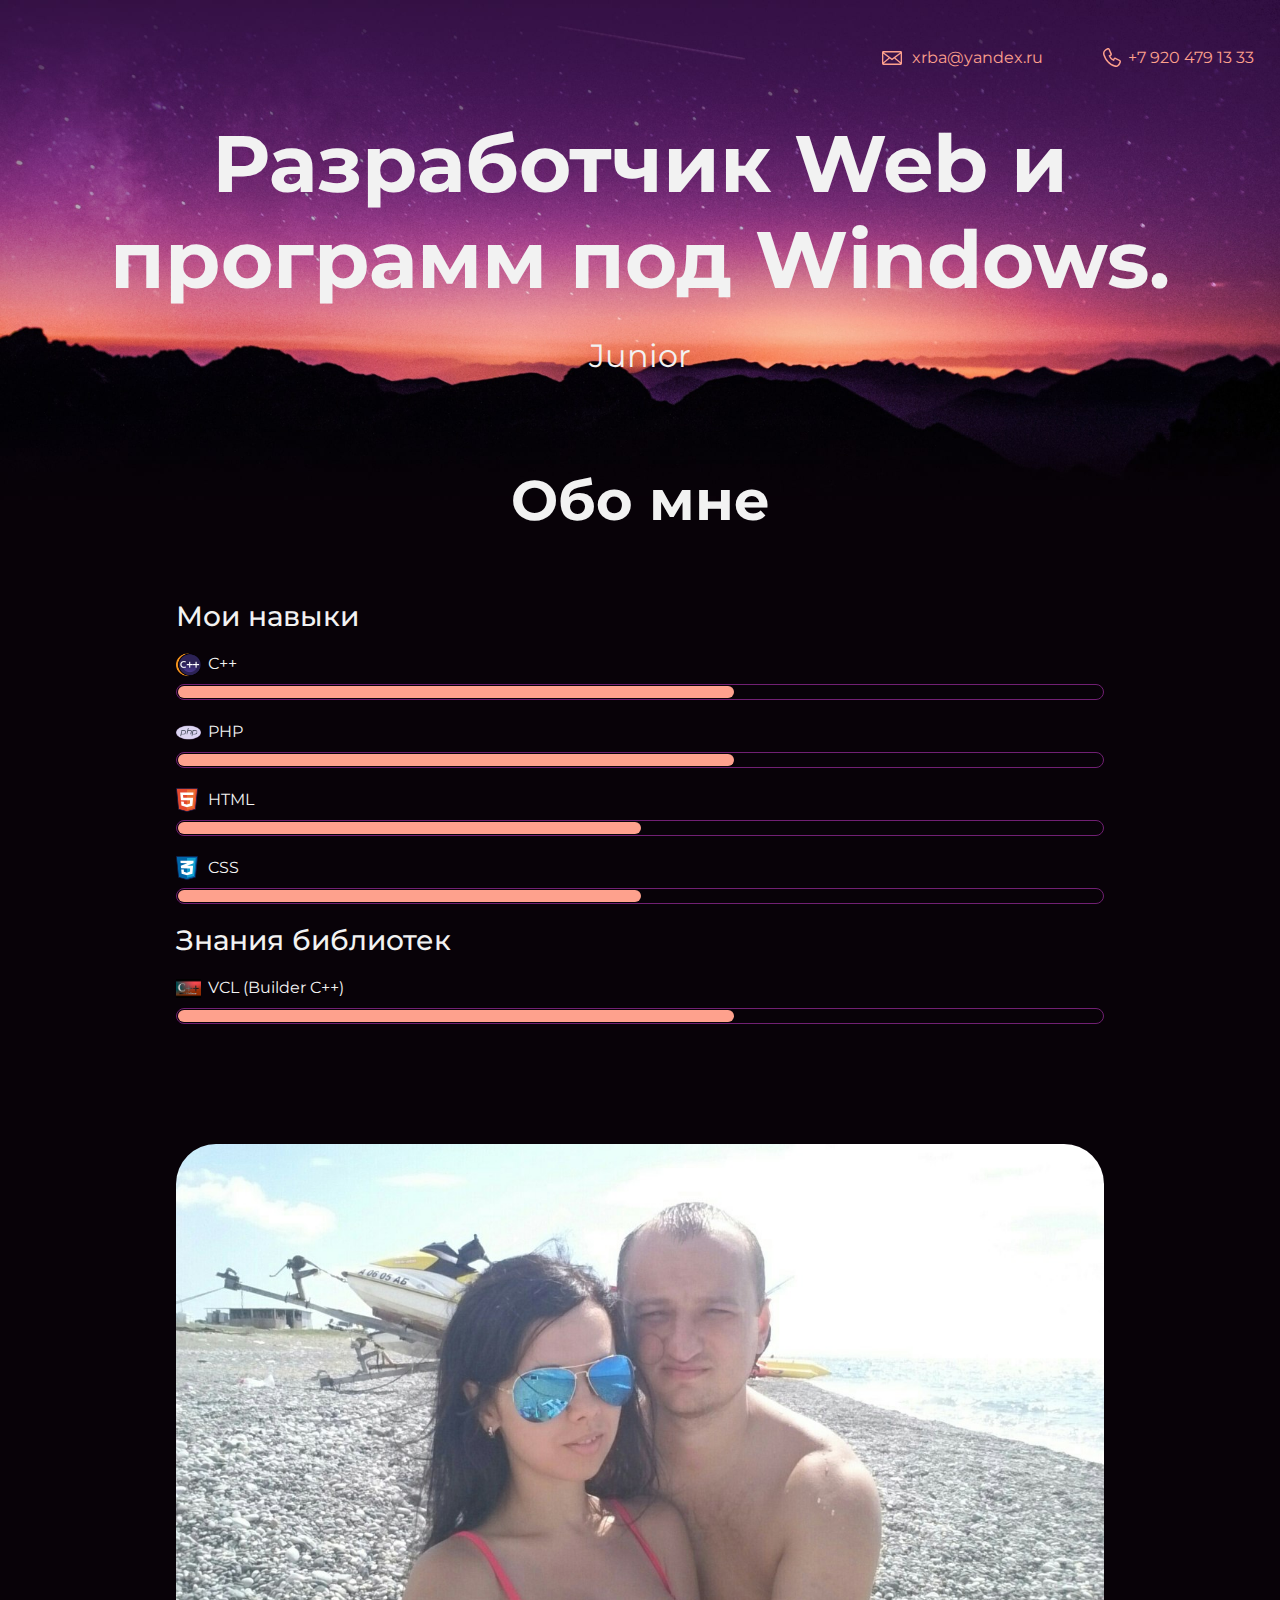
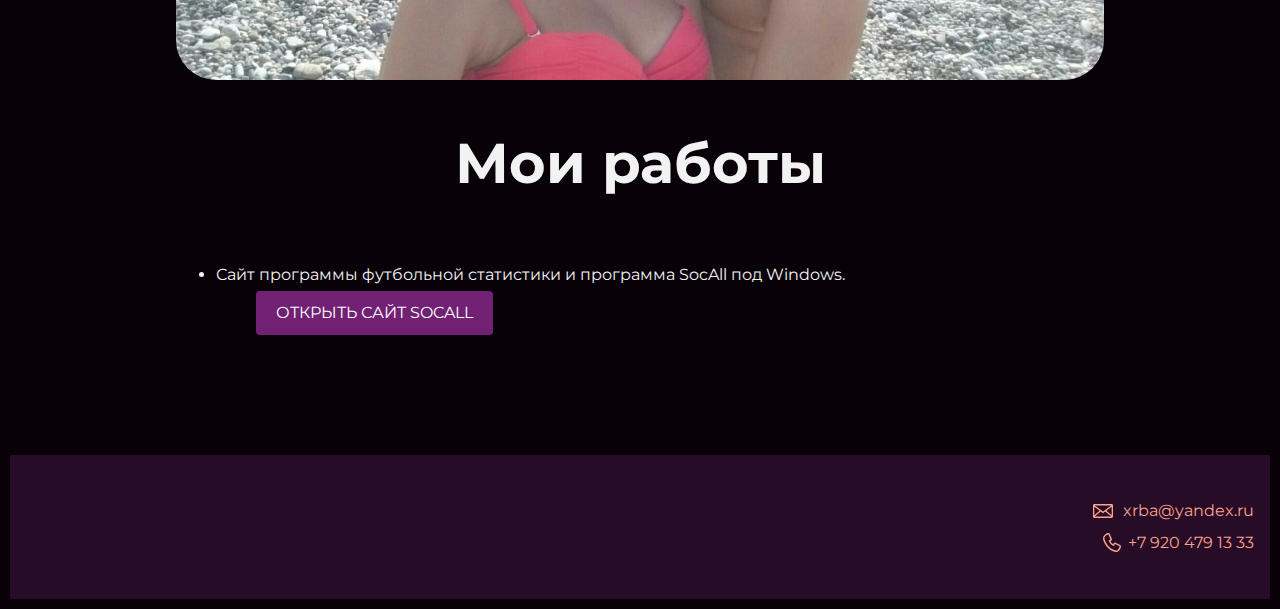
==== index.html @ 43e87153 "Move css files to path /css/. New file git-help.html. New theme dark." ====
<!DOCTYPE html>
<html lang="ru">
  <head>
    <meta charset="UTF-8">
    <link rel="stylesheet" href="css/style.css">
    <link href="https://fonts.googleapis.com/css?family=Montserrat:400,500,700|Old+Standard+TT&display=swap&subset=cyrillic" rel="stylesheet">
    <title>Портфолио Junior верстальщика</title>
  </head>

  <body class="image-sky">
    <header class="page-header">
      <div class="container">
        <a class="header-email" href="mailto:xrba@yandex.ru">xrba@yandex.ru</a>
        <a class="header-phone" href="tel:+79204791333">+7 920 479 13 33</a>
      </div>
    </header>

    <section class="hero-image">
      <div class="container">
        <h1 class="heading">Разработчик Web и программ под Windows.</h1>
        <p>Junior</p>
      </div>
    </section>

    <section class="intro">
      <div class="container">
        <h2 class="subheading">Обо мне</h2>
			<div class="skills">
				<h3>Мои навыки</h3>
				<dl class="skills-list">
				  <dt class="skill-cpp">С++</dt>
					<dd class="level"><div style="width: 60%">60%</div></dd>
				  <dt class="skill-php">PHP</dt>
					<dd class="level"><div style="width: 60%">60%</div></dd>
				  <dt class="skill-html">HTML</dt>
					<dd class="level"><div style="width: 50%">50%</div></dd>
				  <dt class="skill-css">CSS</dt>
					<dd class="level"><div style="width: 50%">50%</div></dd>
				</dl>
			</div>
			
        <h3>Знания библиотек</h3>
			<div class="skills">
				<dl class="skills-list">
				  <dt class="skill-vcl">VCL (Builder C++)</dt>
					<dd class="level"><div style="width: 60%">60%</div></dd>
				</dl>	
			</div>
      </div>
    </section>
	
	<figure class="user-image">
		<img class="ellipse-image" src="files/user.jpg" width="928" height="536" alt="Моя фотография">
	</figure>

    <section class="portfolio">
      <div class="container">
        <h2 class="subheading">Мои работы</h2>
	
        <ul>
			<li>
			<dl>
			  <dt>Сайт программы футбольной статистики и программа SocAll под Windows.</dt>
				<dd><a class="button" href="http://www.socall.info/ru/" target="_blank">Открыть сайт socall</a></dd>
			</dl>
			</li>
			
			<!--<li>
			<figure class="project-image">
			<img src="files/project.jpg" width="428" alt="Cайт инструктора Кекса">

			</figure>
			<figcaption align="center">
				<a class="button" href="source/project/index.html">Открыть страницу</a>
			</figcaption>
			</li>-->
			<!--
			<li>
			  <dl>
				  <dt><img class="ellipse-image" src="files/project.jpg" width="428" alt="Cайт инструктора Кекса"></dt>
				  <dd><a class="button" href="source/project/index.html">Открыть страницу</a></dd>
			</li>-->
        </ul>
		
      </div>
    </section>

    <footer class="page-footer">
      <div class="container">
		<a class="footer-email" href="mailto:xrba@yandex.ru">xrba@yandex.ru</a><br>
		<a class="footer-phone" href="tel:+79204791333">+7 920 479 13 33</a>
      </div>
      
    </footer>
  </body>
</html>
---- css/style.css ----
body {
  margin: 10px;
  min-width: 960px;
  font-family: "Montserrat", "Helvetica", "Arial", sans-serif;
  font-size: 16px;
  line-height: 32px;
  color: #f2f2f2;
  background-color: #080208;
}

.image-sky {
  background-image: url("..//img/hero-bg.jpg");
  background-repeat: no-repeat;
  background-position: top center;
  background-size: 100%;
}

.container {
  max-width: 928px;
  margin: 0 auto;
  padding: 0 16px;
}

.page-header {
  margin: 0 0 10px;
  padding: 32px 0 32px;
}

.page-header .container,
.page-footer .container {
  max-width: 1408px;
  text-align: right;
}

.page-header a {
  margin-left: 56px;
  color: #fea18d;
  text-decoration: none;
  background-repeat: no-repeat;
  background-position: left;
}

.header-email {
  padding-left: 30px;
  background-image: url("../img/icon-email.svg");
}

.header-phone {
  padding-left: 25px;
  background-image: url("../img/icon-phone.svg");
}

.hero-image {
  margin-bottom: 80px;
}

.ellipse-image {
	border-radius: 40px;
}

.hero-image .container {
  max-width: 1408px;
  text-align: center;
}

.heading {
  margin: 0 0 24px;
  font-size: 80px;
  line-height: 96px;
}

.hero-image p {
  margin: 0;
  font-size: 32px;
  line-height: 48px;
}

.intro {
  margin: 0 0 120px;
}

.subheading {
  margin: 0 0 56px;
  font-size: 56px;
  line-height: 80px;
  text-align: center;
}

.user-image {
  margin: 0 0 32px;
  text-align: center;
}

.intro h3,
.portfolio h3 {
  margin: 0 0 12px;
  font-size: 28px;
  line-height: 40px;
  font-weight: 500;
}

.intro p {
  margin: 0 0 32px;
}

.skills-list {
  margin: 0;
  padding: 0;
}

.skills-list dt {
  padding-left: 32px;
  background-repeat: no-repeat;
  background-position: left;
}

.skill-html {
  background-image: url("../img/icon-html.svg");
}

.skill-css {
  background-image: url("../img/icon-css.svg");
}

.skill-php {
  background-image: url("../img/icon-php.png");
  background-size: 25px;
}

.skill-cpp {
  background-image: url("../img/icon-cpp.png");
  background-size: 25px;
}

.skill-vcl {
  background-image: url("../img/icon-cpp.jpg");
  background-size: 25px;
}

.level {
  margin: 4px 0 16px;
  padding: 0;
  height: 14px;
  font-size: 0;
  background-color: #080208;
  border: 1px solid #712073;
  border-radius: 8px;
}

.level div {
  margin: 1px;
  height: 12px;
  background-color: #fea18d;
  border-radius: 6px;
}

.portfolio {
  margin: 0 0 120px;
}

.projects {
  margin: 0;
  padding: 0;
  list-style: none;
}

.projects li {
  margin: 0 0 80px;
}

.project-image {
  margin: 0 0 24px;
  text-align: center;
}

.projects p {
  margin: 0 0 24px;
}

.button {
  padding: 6px 20px;
  display: inline-block;
  vertical-align: baseline;
  text-decoration: none;
  text-transform: uppercase;
  border-radius: 4px;
  background-color: #712073;
  color: #ffffff;
}

.page-footer {
  padding: 40px 0;
  background-color: #260c26;
}

.page-footer a {
  margin-left: 56px;
  color: #fea18d;
  text-decoration: none;
  background-repeat: no-repeat;
  background-position: left;
}

.footer-email {
  padding-left: 30px;
  background-image: url("../img/icon-email.svg");
}

.footer-phone {
  padding-left: 25px;
  background-image: url("../img/icon-phone.svg");
}
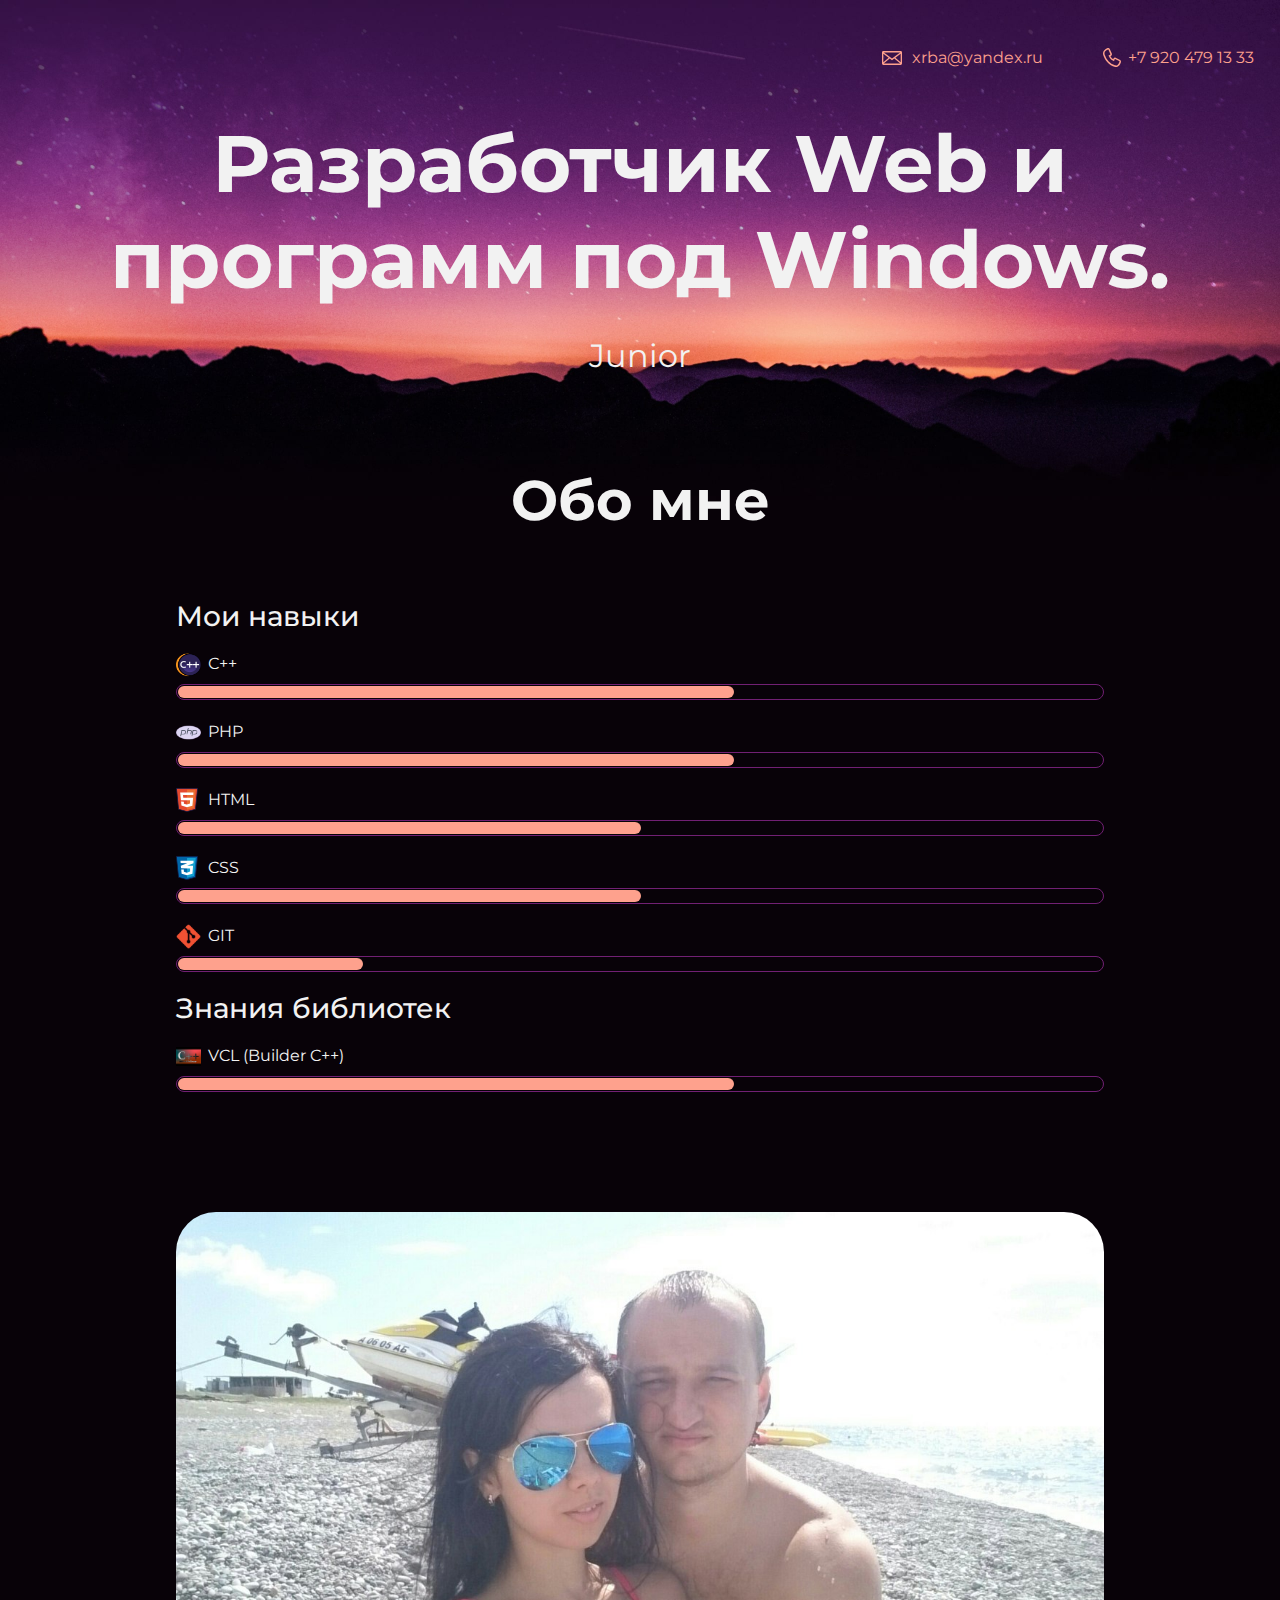
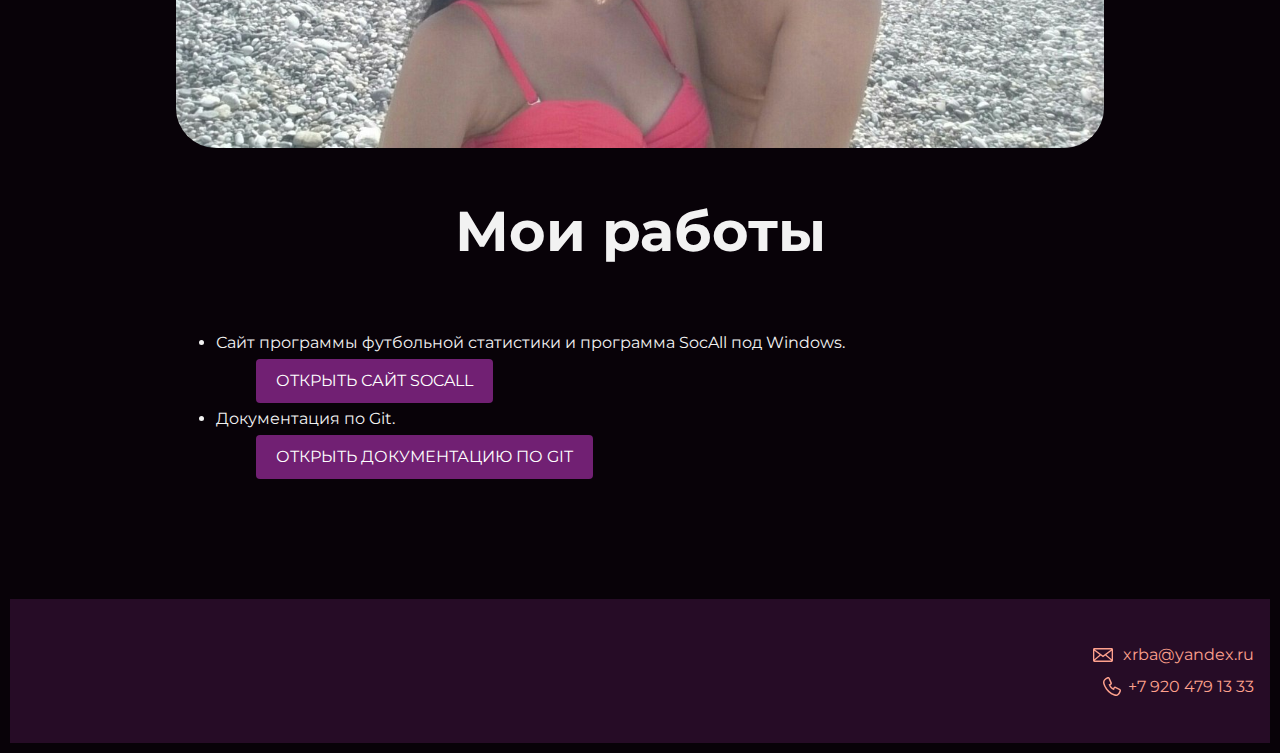
==== commit d43b7157: "add skills git. New file git-help.html. Change index.html and main css file" ====
--- a/index.html
+++ b/index.html
@@ -27,15 +27,17 @@
         <h2 class="subheading">Обо мне</h2>
 			<div class="skills">
 				<h3>Мои навыки</h3>
-				<dl class="skills-list">
-				  <dt class="skill-cpp">С++</dt>
+					<dl class="skills-list">
+					<dt class="skill-cpp">С++</dt>
 					<dd class="level"><div style="width: 60%">60%</div></dd>
-				  <dt class="skill-php">PHP</dt>
+					<dt class="skill-php">PHP</dt>
 					<dd class="level"><div style="width: 60%">60%</div></dd>
-				  <dt class="skill-html">HTML</dt>
+					<dt class="skill-html">HTML</dt>
 					<dd class="level"><div style="width: 50%">50%</div></dd>
-				  <dt class="skill-css">CSS</dt>
+					<dt class="skill-css">CSS</dt>
 					<dd class="level"><div style="width: 50%">50%</div></dd>
+					<dt class="skill-git">GIT</dt>
+					<dd class="level"><div style="width: 20%">20%</div></dd>
 				</dl>
 			</div>
 			
@@ -59,10 +61,12 @@
 	
         <ul>
 			<li>
-			<dl>
-			  <dt>Сайт программы футбольной статистики и программа SocAll под Windows.</dt>
-				<dd><a class="button" href="http://www.socall.info/ru/" target="_blank">Открыть сайт socall</a></dd>
-			</dl>
+				<dl><dt>Сайт программы футбольной статистики и программа SocAll под Windows.</dt>
+					<dd><a class="button" href="http://www.socall.info/ru/" target="_blank">Открыть сайт socall</a></dd></dl>
+			</li>
+			<li>
+				<dl><dt>Документация по Git.</dt>
+					<dd><a class="button" href="git-help.html">Открыть документацию по Git</a></dd></dl>
 			</li>
 			
 			<!--<li>
--- a/css/style.css
+++ b/css/style.css
@@ -1,5 +1,6 @@
 body {
-  margin: 10px;
+  margin: 0px;
+  padding: 10px;
   min-width: 960px;
   font-family: "Montserrat", "Helvetica", "Arial", sans-serif;
   font-size: 16px;
@@ -103,6 +104,10 @@
   margin: 0 0 32px;
 }
 
+.command p {
+  margin: 0 30px 0;
+}
+
 .skills-list {
   margin: 0;
   padding: 0;
@@ -134,6 +139,11 @@
 
 .skill-vcl {
   background-image: url("../img/icon-cpp.jpg");
+  background-size: 25px;
+}
+
+.skill-git {
+  background-image: url("../img/icon-git.png");
   background-size: 25px;
 }
 
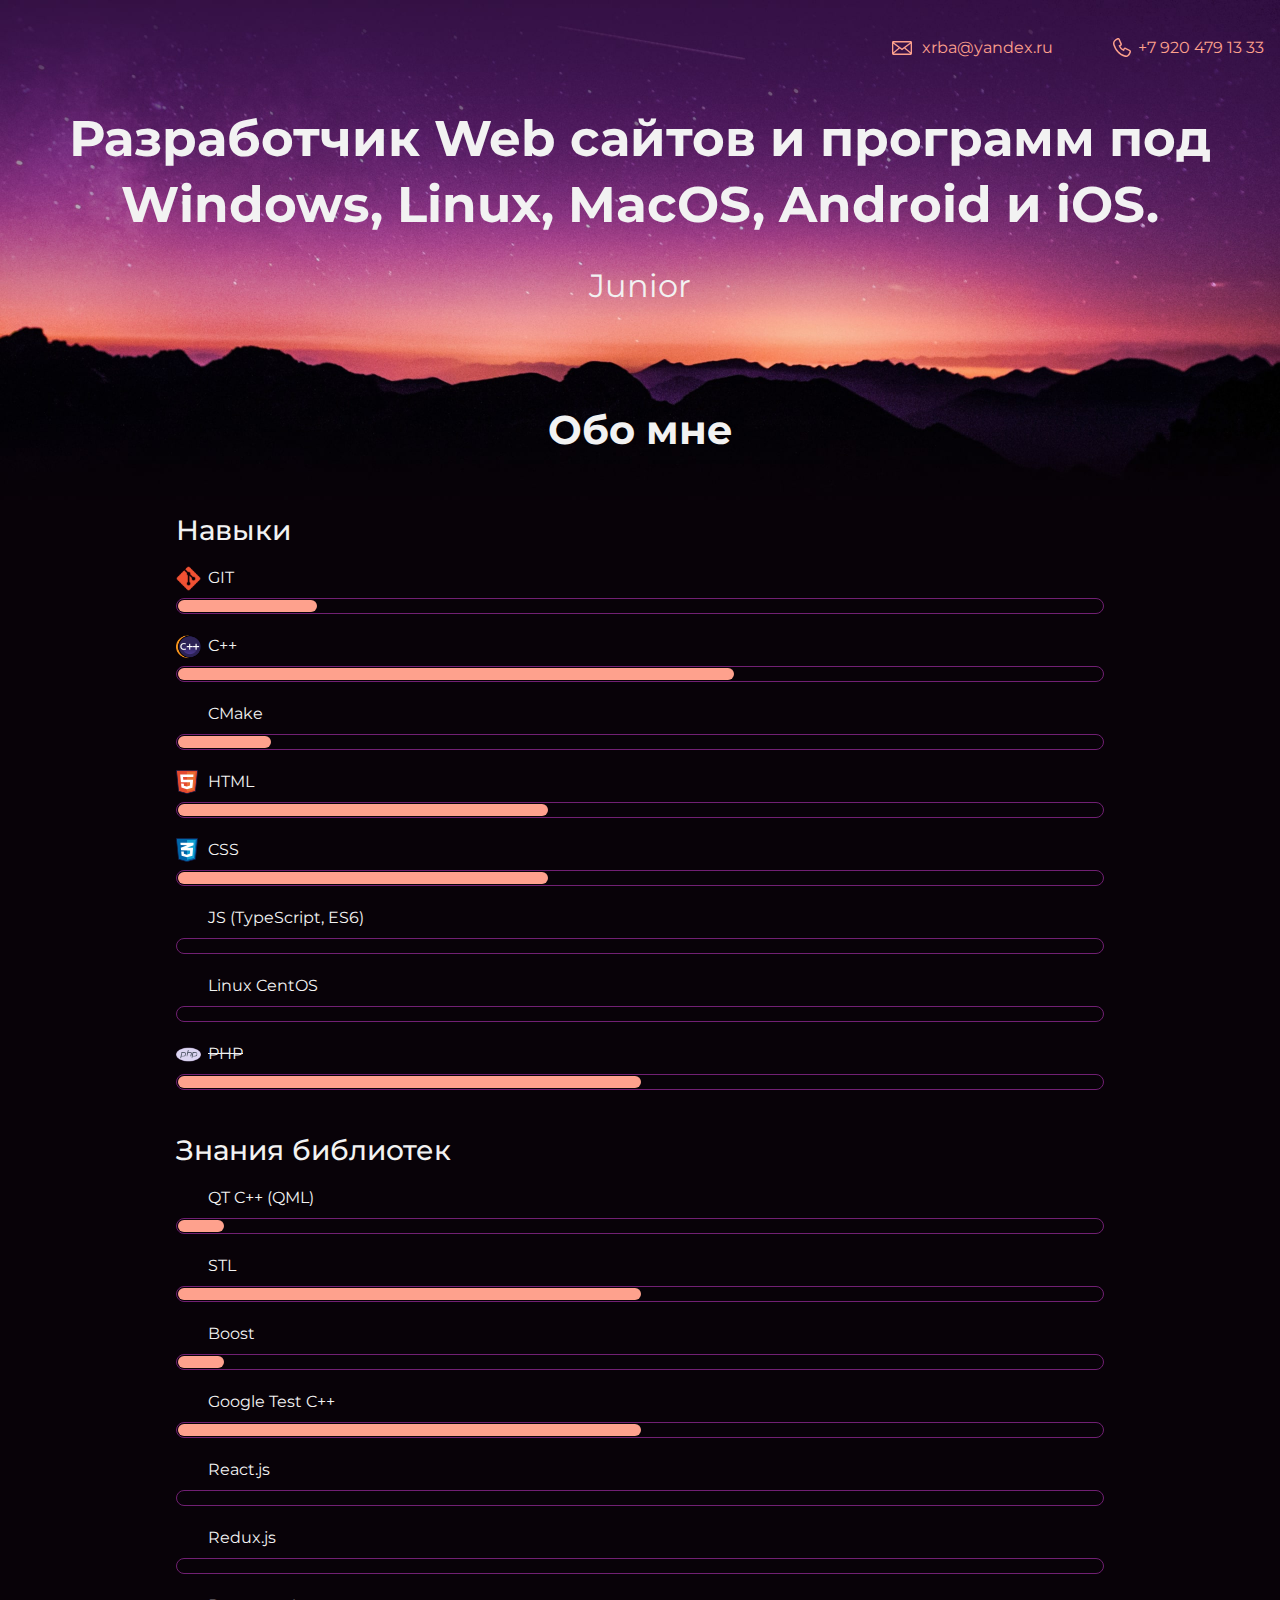
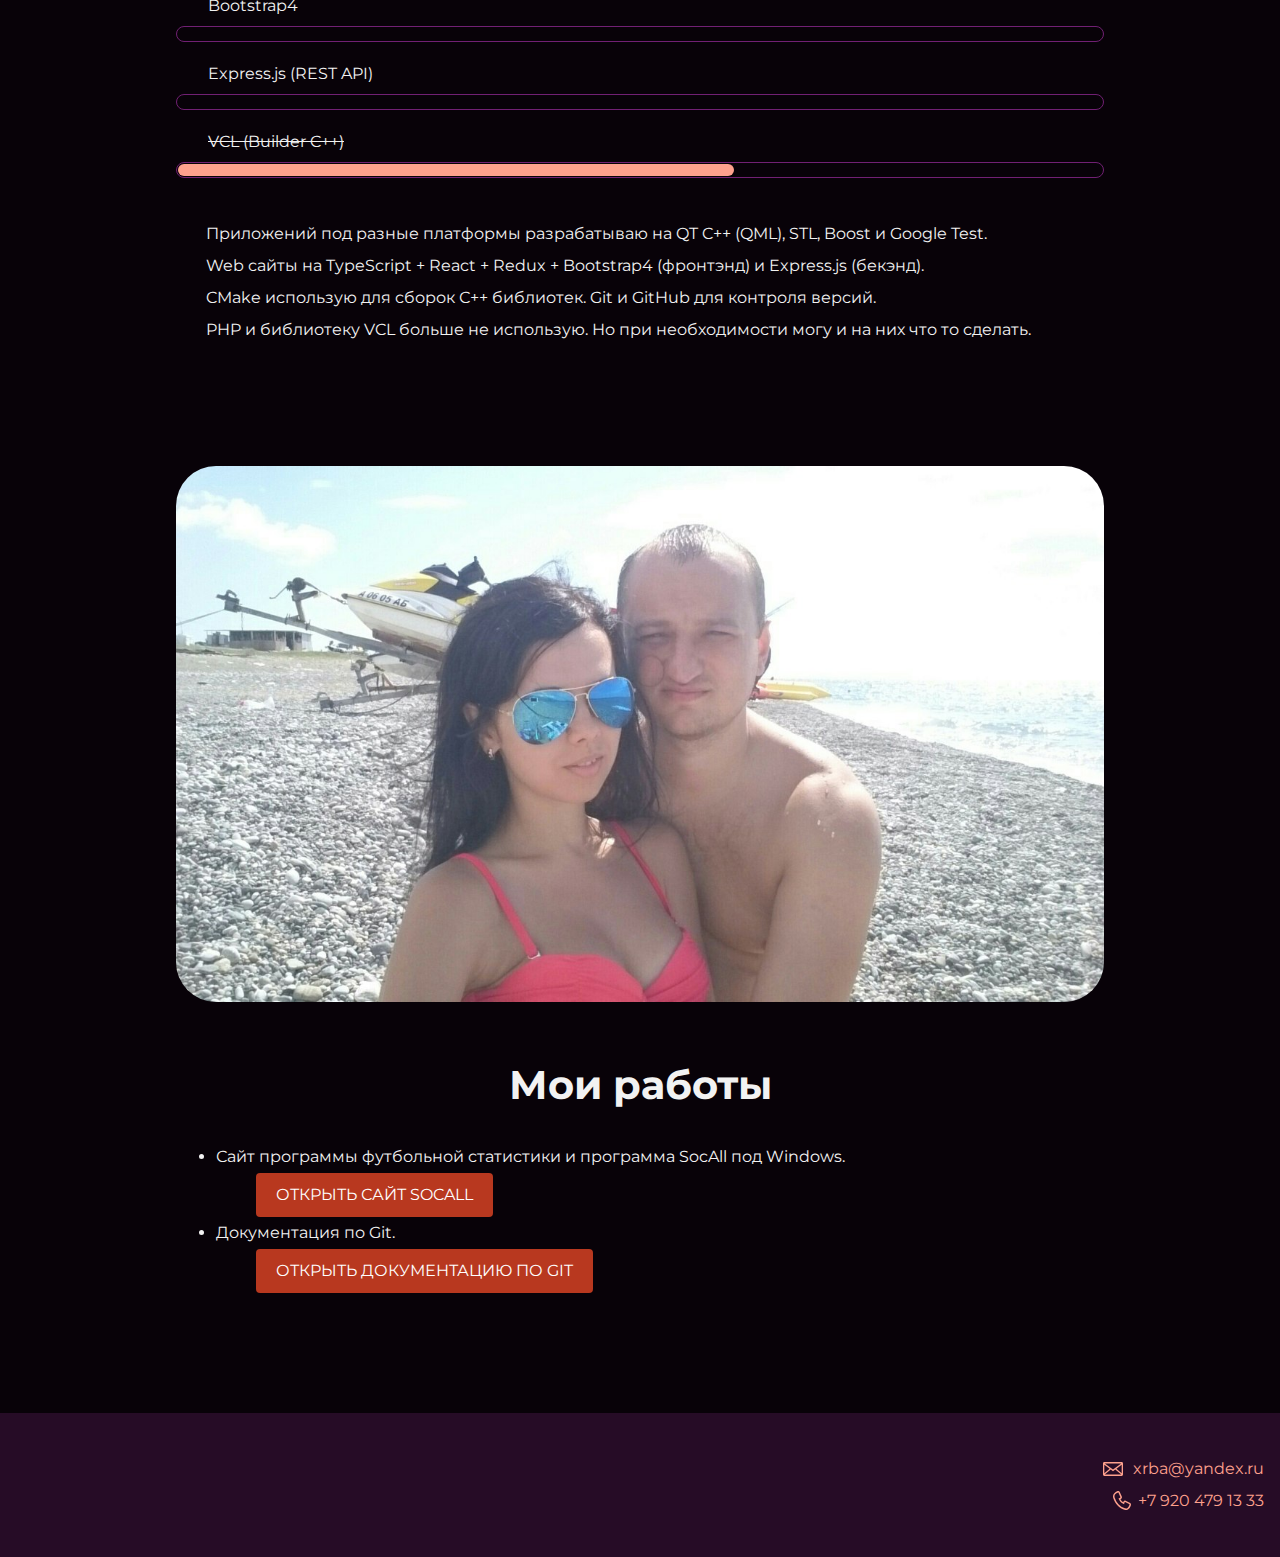
==== commit 0905ea8f: "Edit css and new content in index.html" ====
--- a/index.html
+++ b/index.html
@@ -17,7 +17,7 @@
 
     <section class="hero-image">
       <div class="container">
-        <h1 class="heading">Разработчик Web и программ под Windows.</h1>
+        <h1 class="heading">Разработчик Web сайтов и программ под Windows, Linux, MacOS, Android и iOS.</h1>
         <p>Junior</p>
       </div>
     </section>
@@ -26,27 +26,57 @@
       <div class="container">
         <h2 class="subheading">Обо мне</h2>
 			<div class="skills">
-				<h3>Мои навыки</h3>
-					<dl class="skills-list">
+				<h3>Навыки</h3>
+				<dl class="skills-list">
+					<dt class="skill-git">GIT</dt>
+					<dd class="level"><div style="width: 15%">15%</div></dd>
 					<dt class="skill-cpp">С++</dt>
 					<dd class="level"><div style="width: 60%">60%</div></dd>
-					<dt class="skill-php">PHP</dt>
-					<dd class="level"><div style="width: 60%">60%</div></dd>
+					<dt class="skill-cmake">CMake</dt>
+					<dd class="level"><div style="width: 10%">10%</div></dd>
 					<dt class="skill-html">HTML</dt>
+					<dd class="level"><div style="width: 40%">40%</div></dd>
+					<dt class="skill-css">CSS</dt>
+					<dd class="level"><div style="width: 40%">40%</div></dd>
+					<dt class="skill-js">JS (TypeScript, ES6)</dt>
+					<dd class="level"><div style="width: 0%">0%</div></dd>
+					<dt class="skill-centos">Linux CentOS</dt>
+					<dd class="level"><div style="width: 0%">0%</div></dd>
+					<dt class="skill-php"><del>PHP</del></dt>
 					<dd class="level"><div style="width: 50%">50%</div></dd>
-					<dt class="skill-css">CSS</dt>
-					<dd class="level"><div style="width: 50%">50%</div></dd>
-					<dt class="skill-git">GIT</dt>
-					<dd class="level"><div style="width: 20%">20%</div></dd>
 				</dl>
 			</div>
 			
-        <h3>Знания библиотек</h3>
+        
 			<div class="skills">
+				<h3>Знания библиотек</h3>
 				<dl class="skills-list">
-				  <dt class="skill-vcl">VCL (Builder C++)</dt>
+					<dt class="skill-qt">QT C++ (QML)</dt>
+					<dd class="level"><div style="width: 5%">5%</div></dd>
+					<dt class="skill-stl">STL</dt>
+					<dd class="level"><div style="width: 50%">50%</div></dd>
+					<dt class="skill-boost">Boost</dt>
+					<dd class="level"><div style="width: 5%">5%</div></dd>
+					<dt class="skill-gtest">Google Test C++</dt>
+					<dd class="level"><div style="width: 50%">50%</div></dd>
+					<dt class="skill-react">React.js</dt>
+					<dd class="level"><div style="width: 0%">0%</div></dd>
+					<dt class="skill-redux">Redux.js</dt>
+					<dd class="level"><div style="width: 0%">0%</div></dd>
+					<dt class="skill-bootstrap">Bootstrap4</dt>
+					<dd class="level"><div style="width: 0%">0%</div></dd>
+					<dt class="skill-express">Express.js (REST API)</dt>
+					<dd class="level"><div style="width: 0%">0%</div></dd>
+					<dt class="skill-vcl1"><del>VCL (Builder C++)</del></dt>
 					<dd class="level"><div style="width: 60%">60%</div></dd>
 				</dl>	
+			</div>
+
+			<div class="skills command">
+				<p>Приложений под разные платформы разрабатываю на QT C++ (QML), STL, Boost и Google Test.</p>
+				<p>Web сайты на TypeScript + React + Redux + Bootstrap4 (фронтэнд) и Express.js (бекэнд).</p>
+				<p>CMake использую для сборок С++ библиотек. Git и GitHub для контроля версий.</p>
+				<p>PHP и библиотеку VCL больше не использую. Но при необходимости могу и на них что то сделать.</p>
 			</div>
       </div>
     </section>
--- a/css/style.css
+++ b/css/style.css
@@ -1,6 +1,5 @@
 body {
   margin: 0px;
-  padding: 10px;
   min-width: 960px;
   font-family: "Montserrat", "Helvetica", "Arial", sans-serif;
   font-size: 16px;
@@ -66,8 +65,8 @@
 
 .heading {
   margin: 0 0 24px;
-  font-size: 80px;
-  line-height: 96px;
+  font-size: 50px;
+  line-height: 66px;
 }
 
 .hero-image p {
@@ -81,8 +80,8 @@
 }
 
 .subheading {
-  margin: 0 0 56px;
-  font-size: 56px;
+  margin: 0 0 10px;
+  font-size: 40px;
   line-height: 80px;
   text-align: center;
 }
@@ -106,6 +105,10 @@
 
 .command p {
   margin: 0 30px 0;
+}
+
+.skills {
+  margin-top: 40px;
 }
 
 .skills-list {
@@ -194,13 +197,18 @@
   text-decoration: none;
   text-transform: uppercase;
   border-radius: 4px;
-  background-color: #712073;
+  background-color: #b8381f;
   color: #ffffff;
 }
 
 .page-footer {
   padding: 40px 0;
   background-color: #260c26;
+}
+
+a {
+  color: #fea18d;
+  text-decoration: none;
 }
 
 .page-footer a {
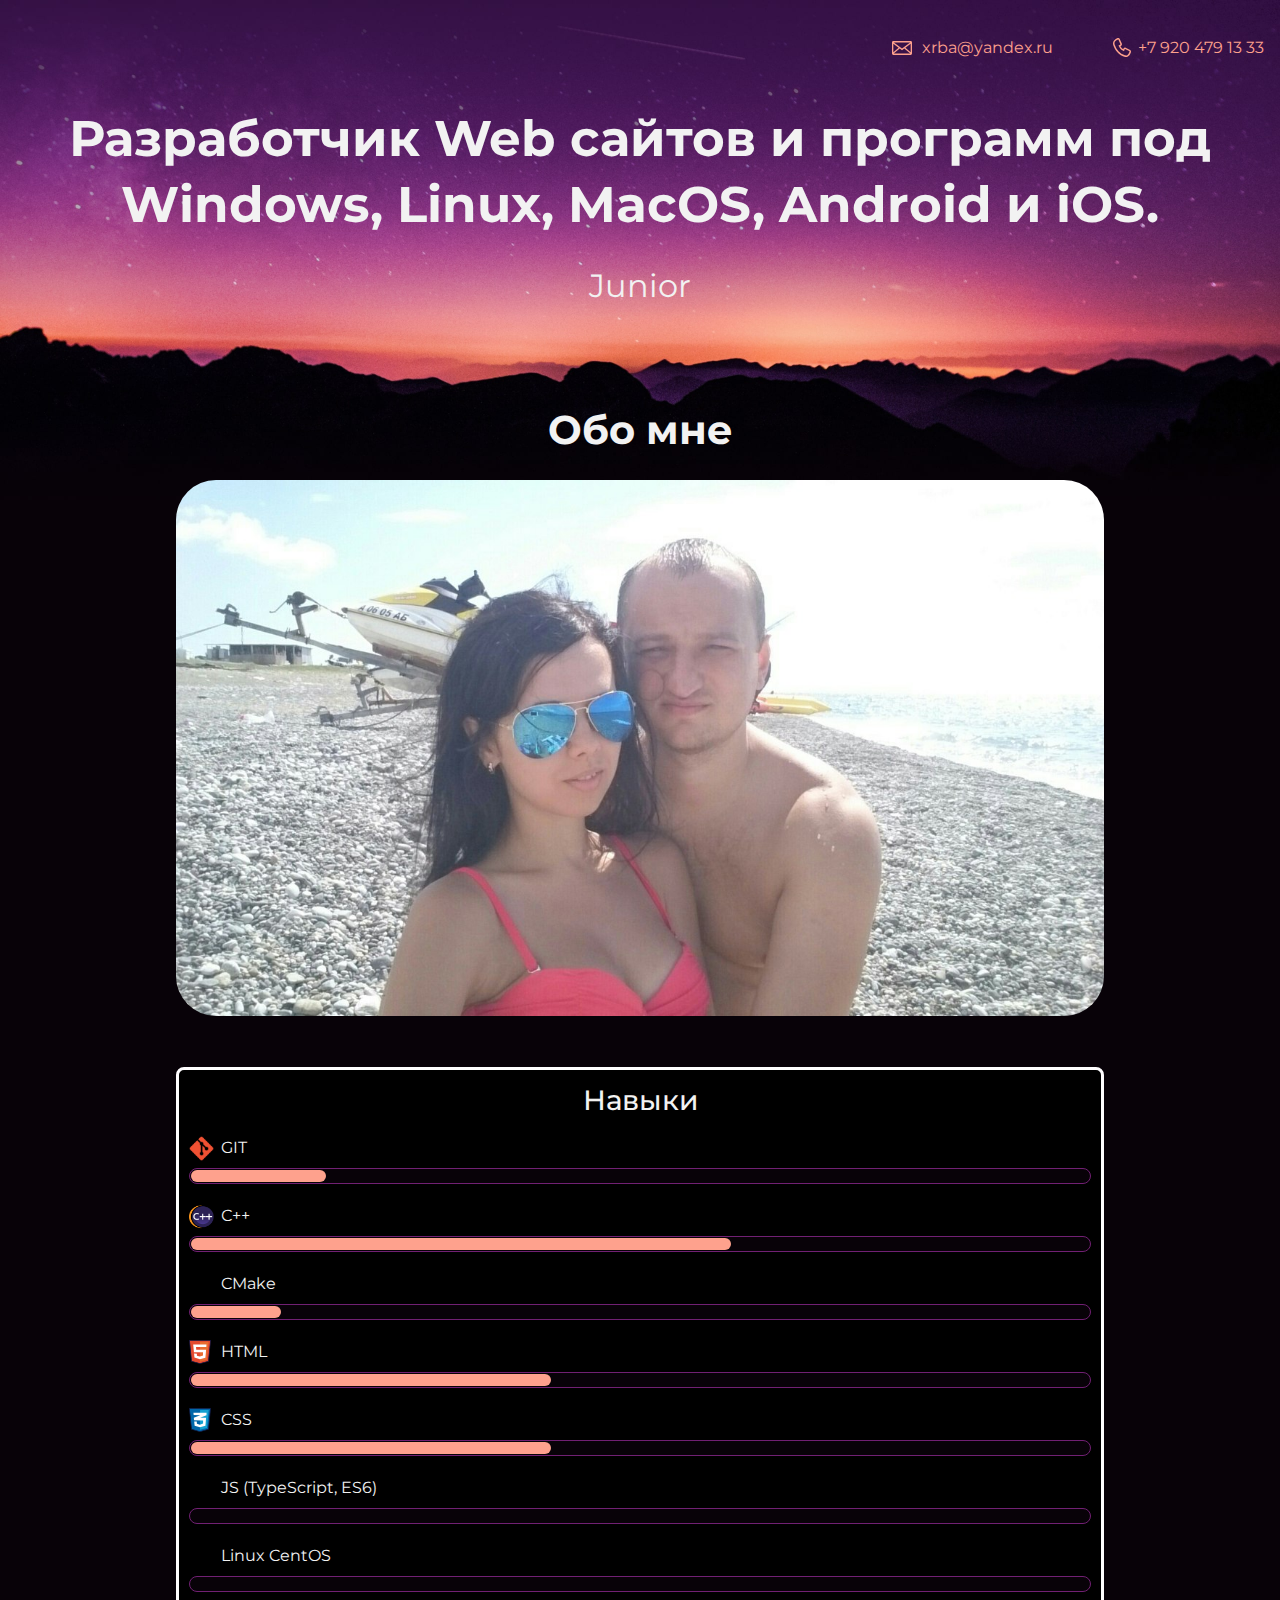
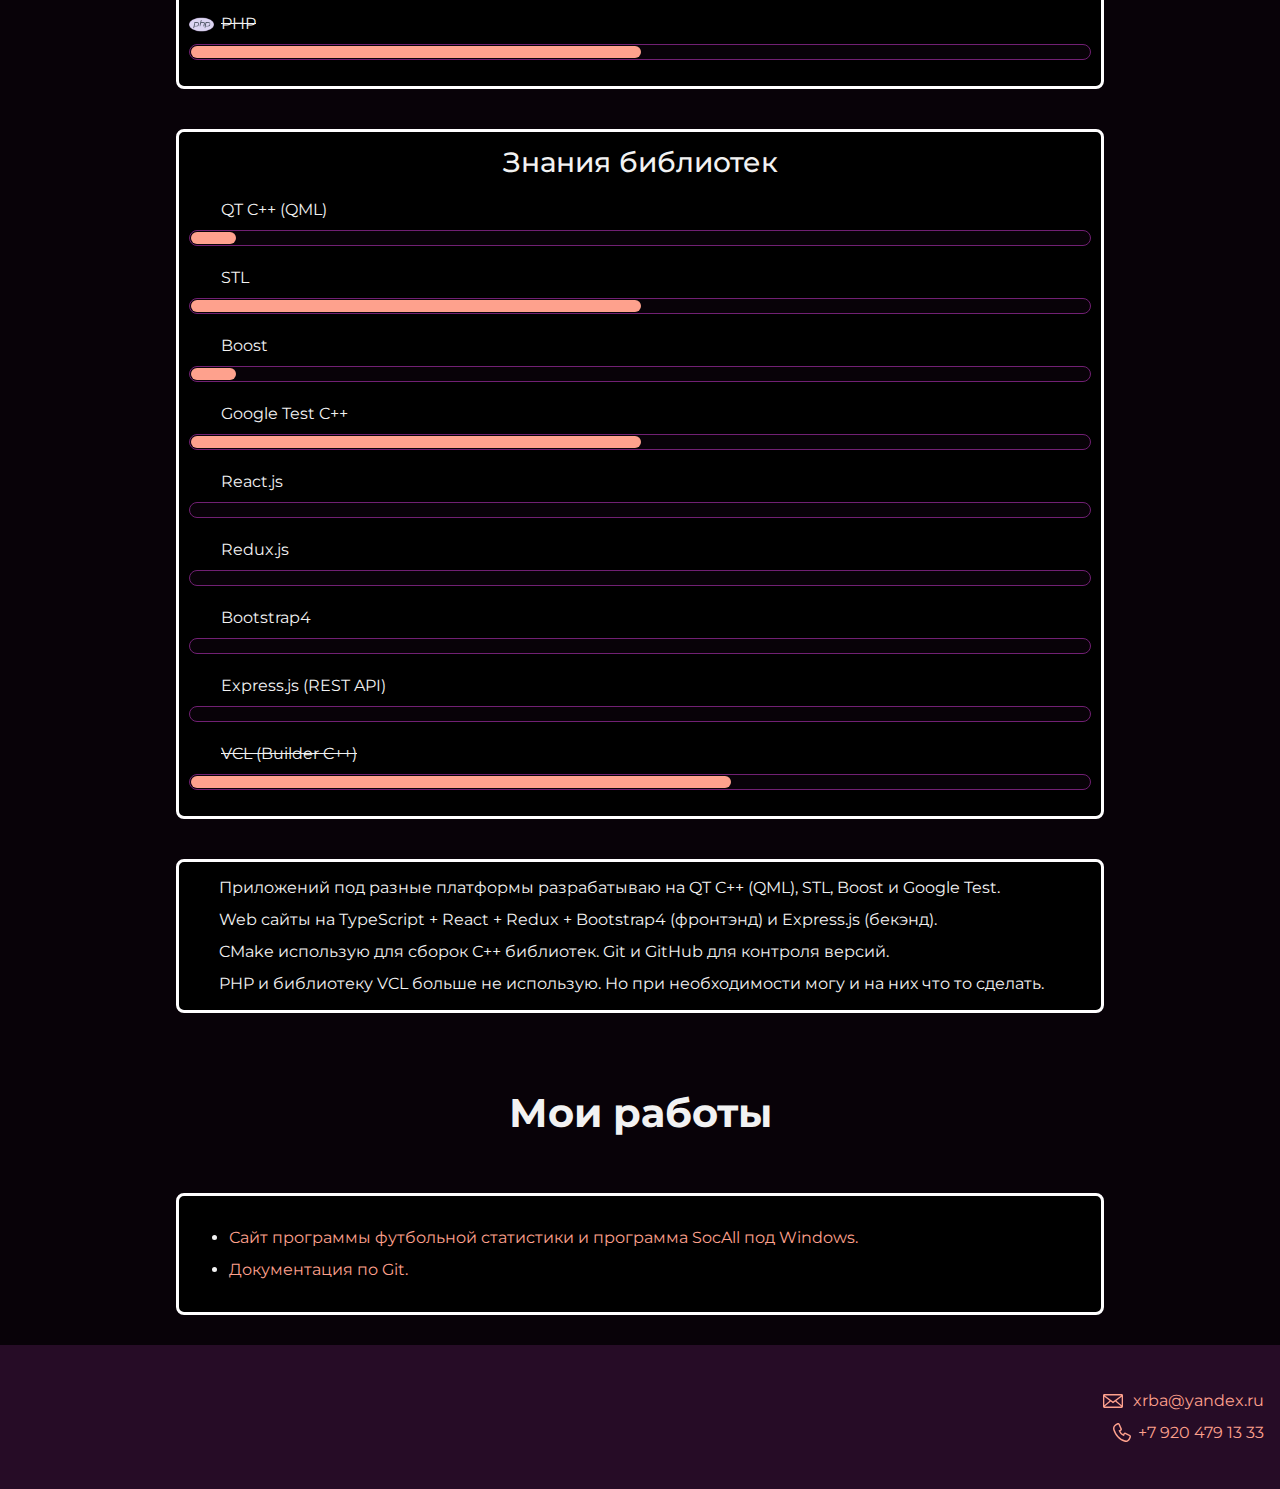
==== commit 9f1f6d30: "update style" ====
--- a/index.html
+++ b/index.html
@@ -24,7 +24,12 @@
 
     <section class="intro">
       <div class="container">
-        <h2 class="subheading">Обо мне</h2>
+		<h2 class="subheading">Обо мне</h2>
+
+		<figure class="user-image">
+			<img class="ellipse-image" src="files/user.jpg" width="928" height="536" alt="Моя фотография">
+		</figure>
+
 			<div class="skills">
 				<h3>Навыки</h3>
 				<dl class="skills-list">
@@ -80,41 +85,38 @@
 			</div>
       </div>
     </section>
-	
-	<figure class="user-image">
-		<img class="ellipse-image" src="files/user.jpg" width="928" height="536" alt="Моя фотография">
-	</figure>
 
     <section class="portfolio">
       <div class="container">
         <h2 class="subheading">Мои работы</h2>
-	
-        <ul>
-			<li>
-				<dl><dt>Сайт программы футбольной статистики и программа SocAll под Windows.</dt>
-					<dd><a class="button" href="http://www.socall.info/ru/" target="_blank">Открыть сайт socall</a></dd></dl>
-			</li>
-			<li>
-				<dl><dt>Документация по Git.</dt>
-					<dd><a class="button" href="git-help.html">Открыть документацию по Git</a></dd></dl>
-			</li>
-			
-			<!--<li>
-			<figure class="project-image">
-			<img src="files/project.jpg" width="428" alt="Cайт инструктора Кекса">
+		<div class="skills">
+			<ul>
+				<li>
+					<a class="button1" href="http://www.socall.info/ru/" target="_blank">
+						Сайт программы футбольной статистики и программа SocAll под Windows.
+					</a>
+				</li>
+				<li>
+					<a class="button1" href="git-help.html">Документация по Git.</a>
+				</li>
+				
+				<!--<li>
+				<figure class="project-image">
+				<img src="files/project.jpg" width="428" alt="Cайт инструктора Кекса">
 
-			</figure>
-			<figcaption align="center">
-				<a class="button" href="source/project/index.html">Открыть страницу</a>
-			</figcaption>
-			</li>-->
-			<!--
-			<li>
-			  <dl>
-				  <dt><img class="ellipse-image" src="files/project.jpg" width="428" alt="Cайт инструктора Кекса"></dt>
-				  <dd><a class="button" href="source/project/index.html">Открыть страницу</a></dd>
-			</li>-->
-        </ul>
+				</figure>
+				<figcaption align="center">
+					<a class="button" href="source/project/index.html">Открыть страницу</a>
+				</figcaption>
+				</li>-->
+				<!--
+				<li>
+				<dl>
+					<dt><img class="ellipse-image" src="files/project.jpg" width="428" alt="Cайт инструктора Кекса"></dt>
+					<dd><a class="button" href="source/project/index.html">Открыть страницу</a></dd>
+				</li>-->
+			</ul>
+		</div>
 		
       </div>
     </section>
--- a/css/style.css
+++ b/css/style.css
@@ -76,7 +76,7 @@
 }
 
 .intro {
-  margin: 0 0 120px;
+  margin: 0 0 60px;
 }
 
 .subheading {
@@ -109,6 +109,14 @@
 
 .skills {
   margin-top: 40px;
+  padding: 10px;
+  background-color: #000000;
+  border: 3px solid #fffeff;
+  border-radius: 8px;
+}
+
+.skills h3 {
+  text-align: center;
 }
 
 .skills-list {
@@ -168,7 +176,7 @@
 }
 
 .portfolio {
-  margin: 0 0 120px;
+  margin: 0 0 30px;
 }
 
 .projects {
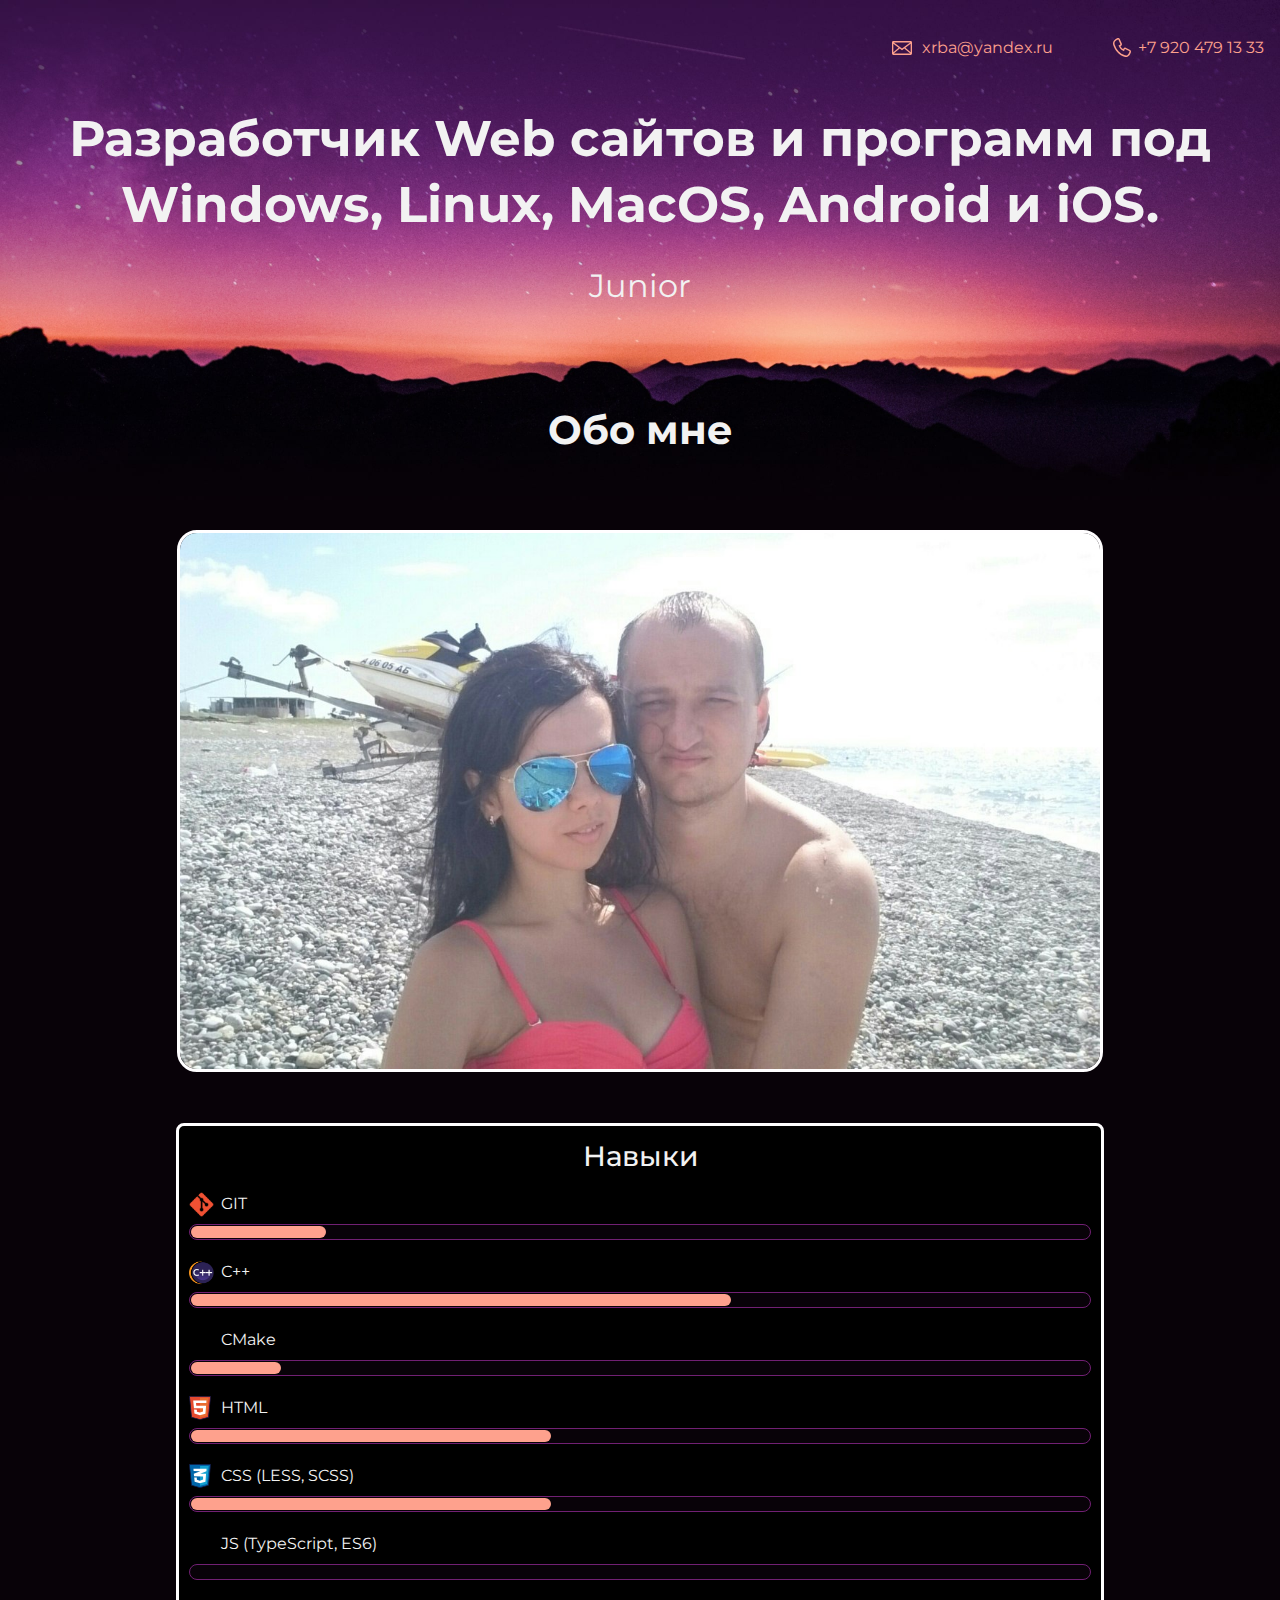
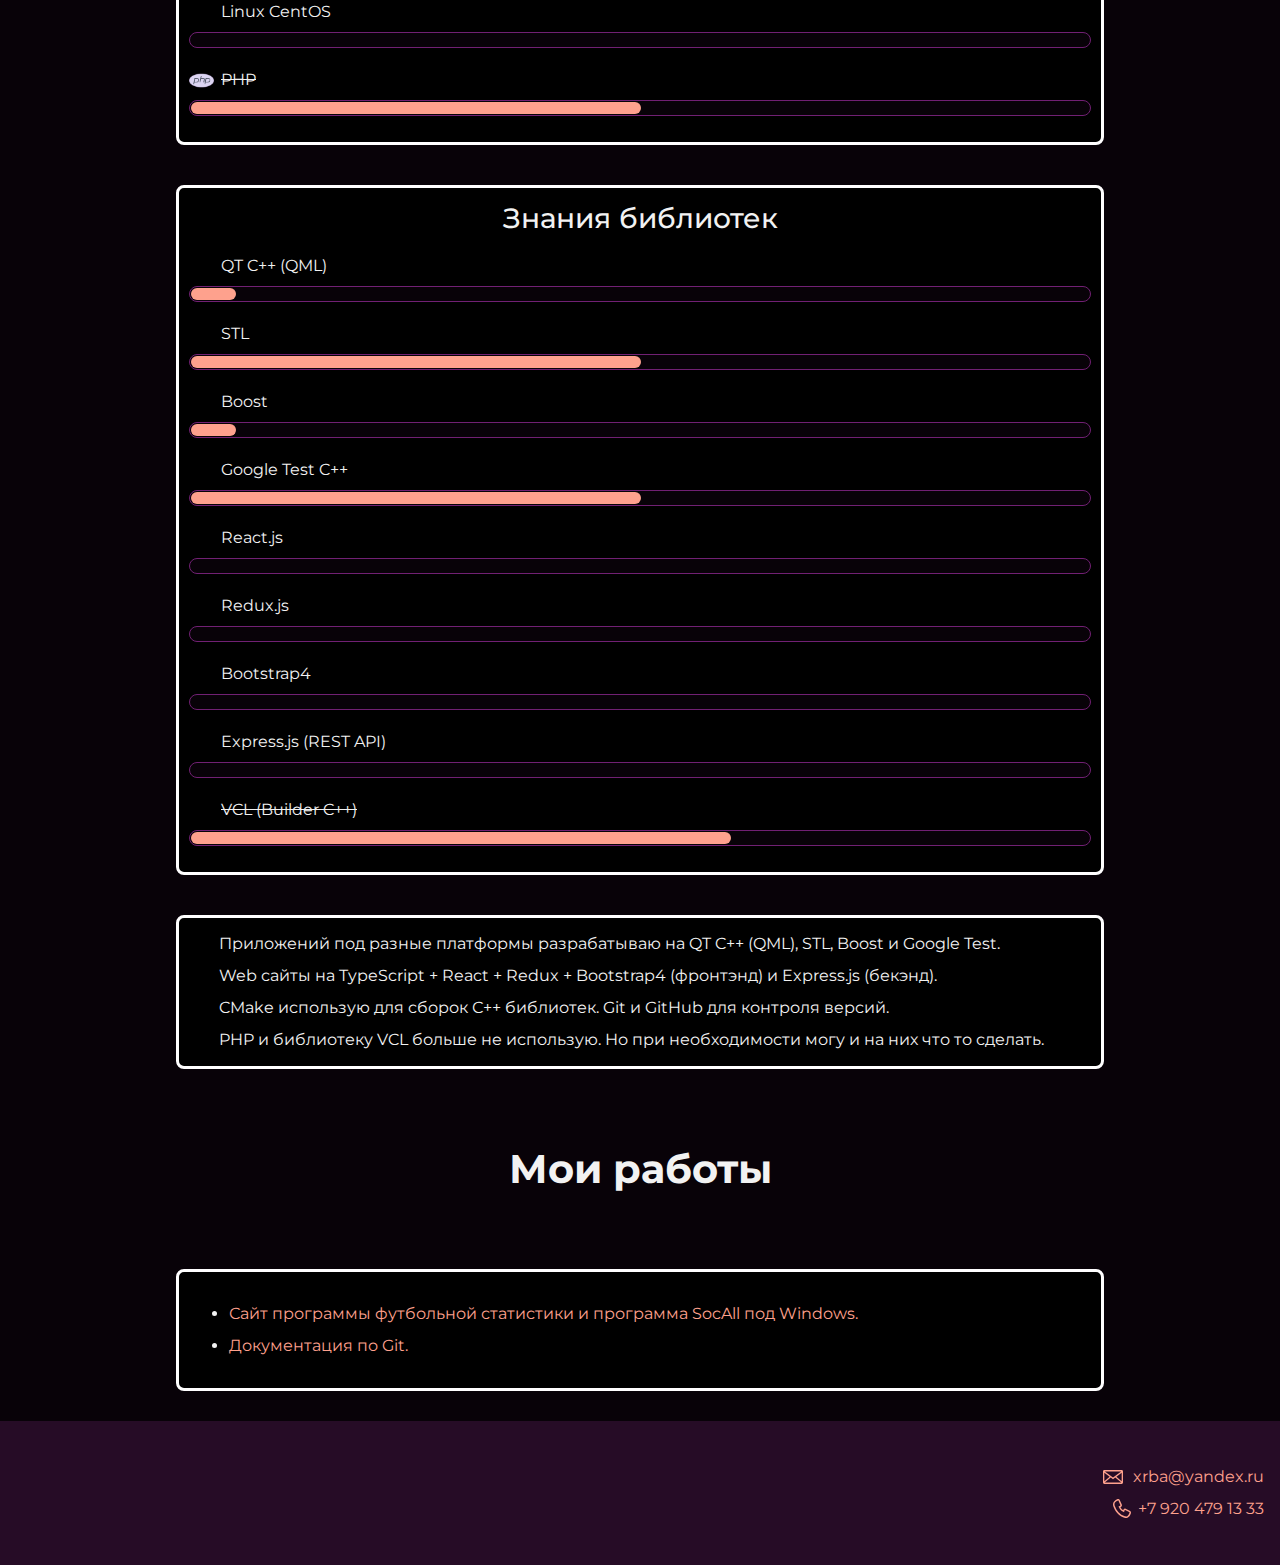
==== commit d27e26f7: "update style and content" ====
--- a/index.html
+++ b/index.html
@@ -27,7 +27,7 @@
 		<h2 class="subheading">Обо мне</h2>
 
 		<figure class="user-image">
-			<img class="ellipse-image" src="files/user.jpg" width="928" height="536" alt="Моя фотография">
+			<img class="ellipse-image" src="files/user.jpg" width="920" height="536" alt="Моя фотография">
 		</figure>
 
 			<div class="skills">
@@ -41,7 +41,7 @@
 					<dd class="level"><div style="width: 10%">10%</div></dd>
 					<dt class="skill-html">HTML</dt>
 					<dd class="level"><div style="width: 40%">40%</div></dd>
-					<dt class="skill-css">CSS</dt>
+					<dt class="skill-css">CSS (LESS, SCSS)</dt>
 					<dd class="level"><div style="width: 40%">40%</div></dd>
 					<dt class="skill-js">JS (TypeScript, ES6)</dt>
 					<dd class="level"><div style="width: 0%">0%</div></dd>
--- a/css/style.css
+++ b/css/style.css
@@ -55,7 +55,8 @@
 }
 
 .ellipse-image {
-	border-radius: 40px;
+  border-radius: 20px;
+  border: 3px solid #fffeff;
 }
 
 .hero-image .container {
@@ -80,7 +81,7 @@
 }
 
 .subheading {
-  margin: 0 0 10px;
+  margin: 0 0 60px;
   font-size: 40px;
   line-height: 80px;
   text-align: center;
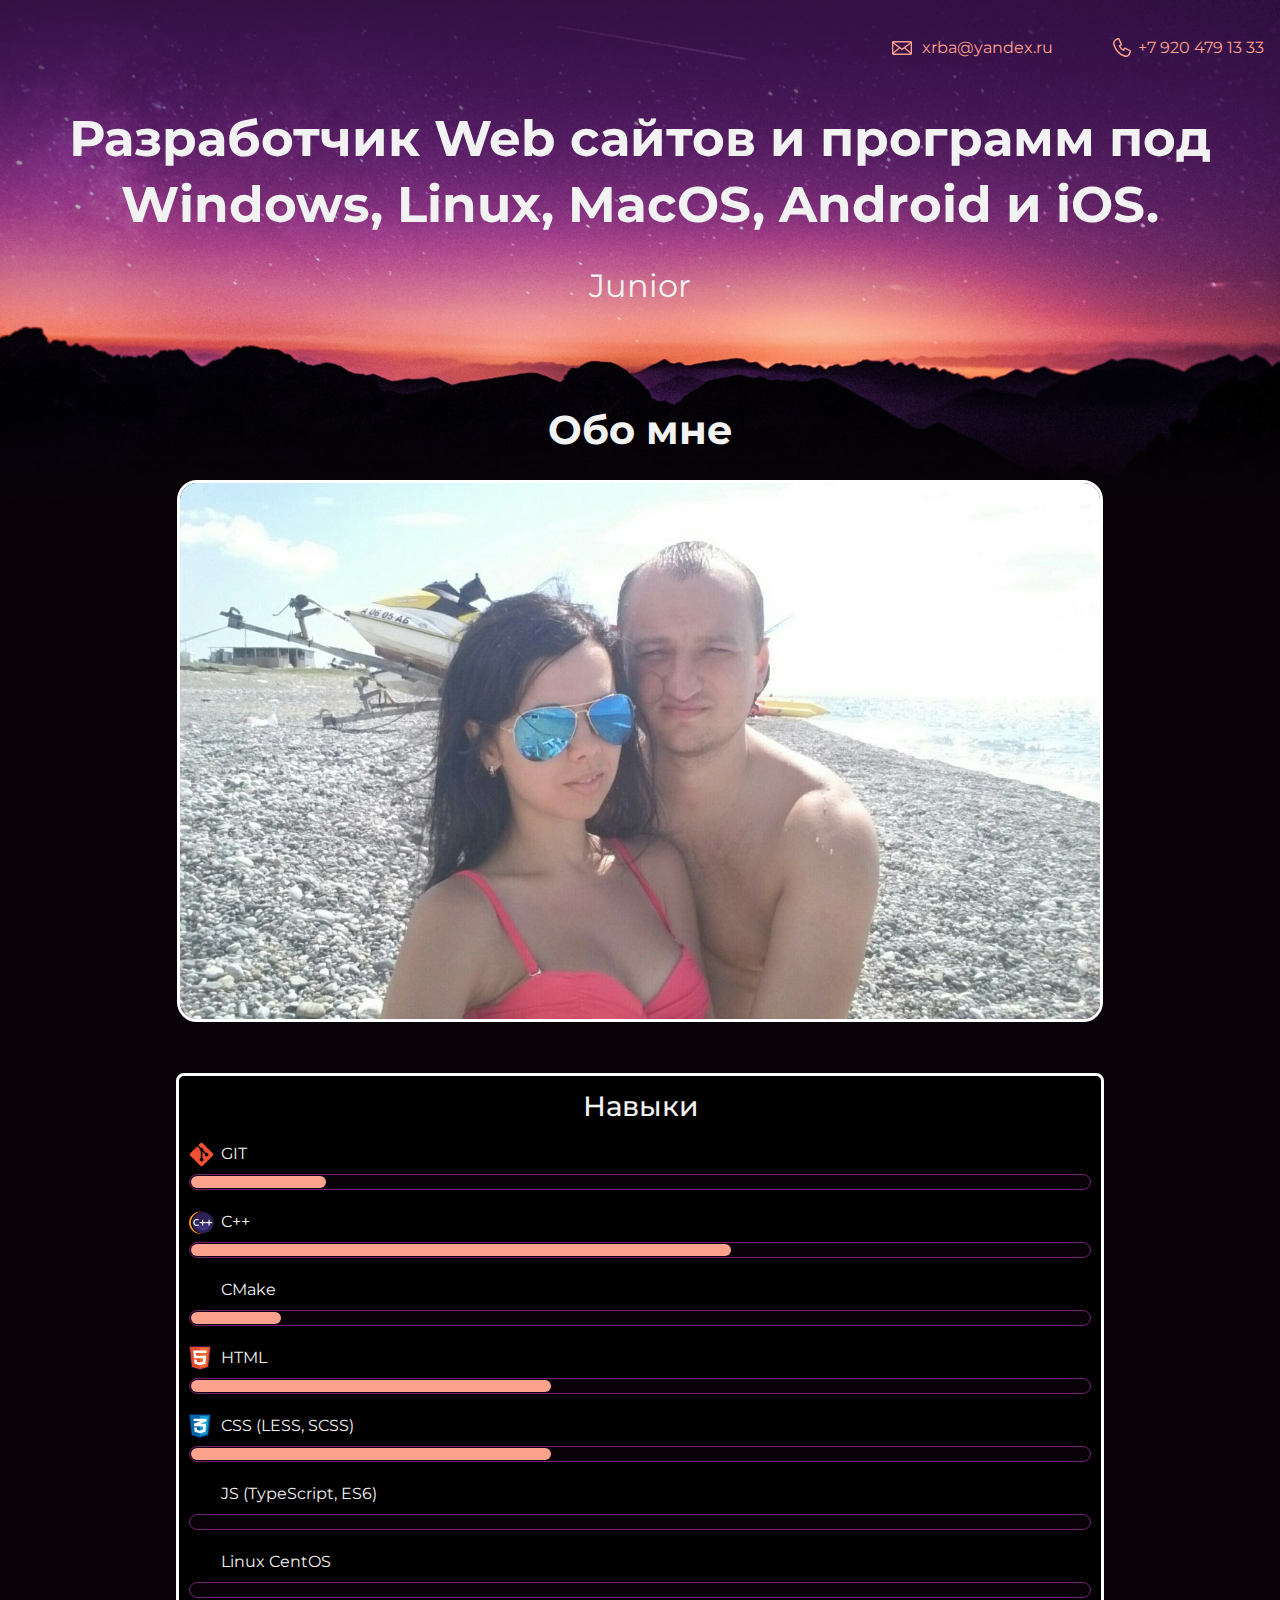
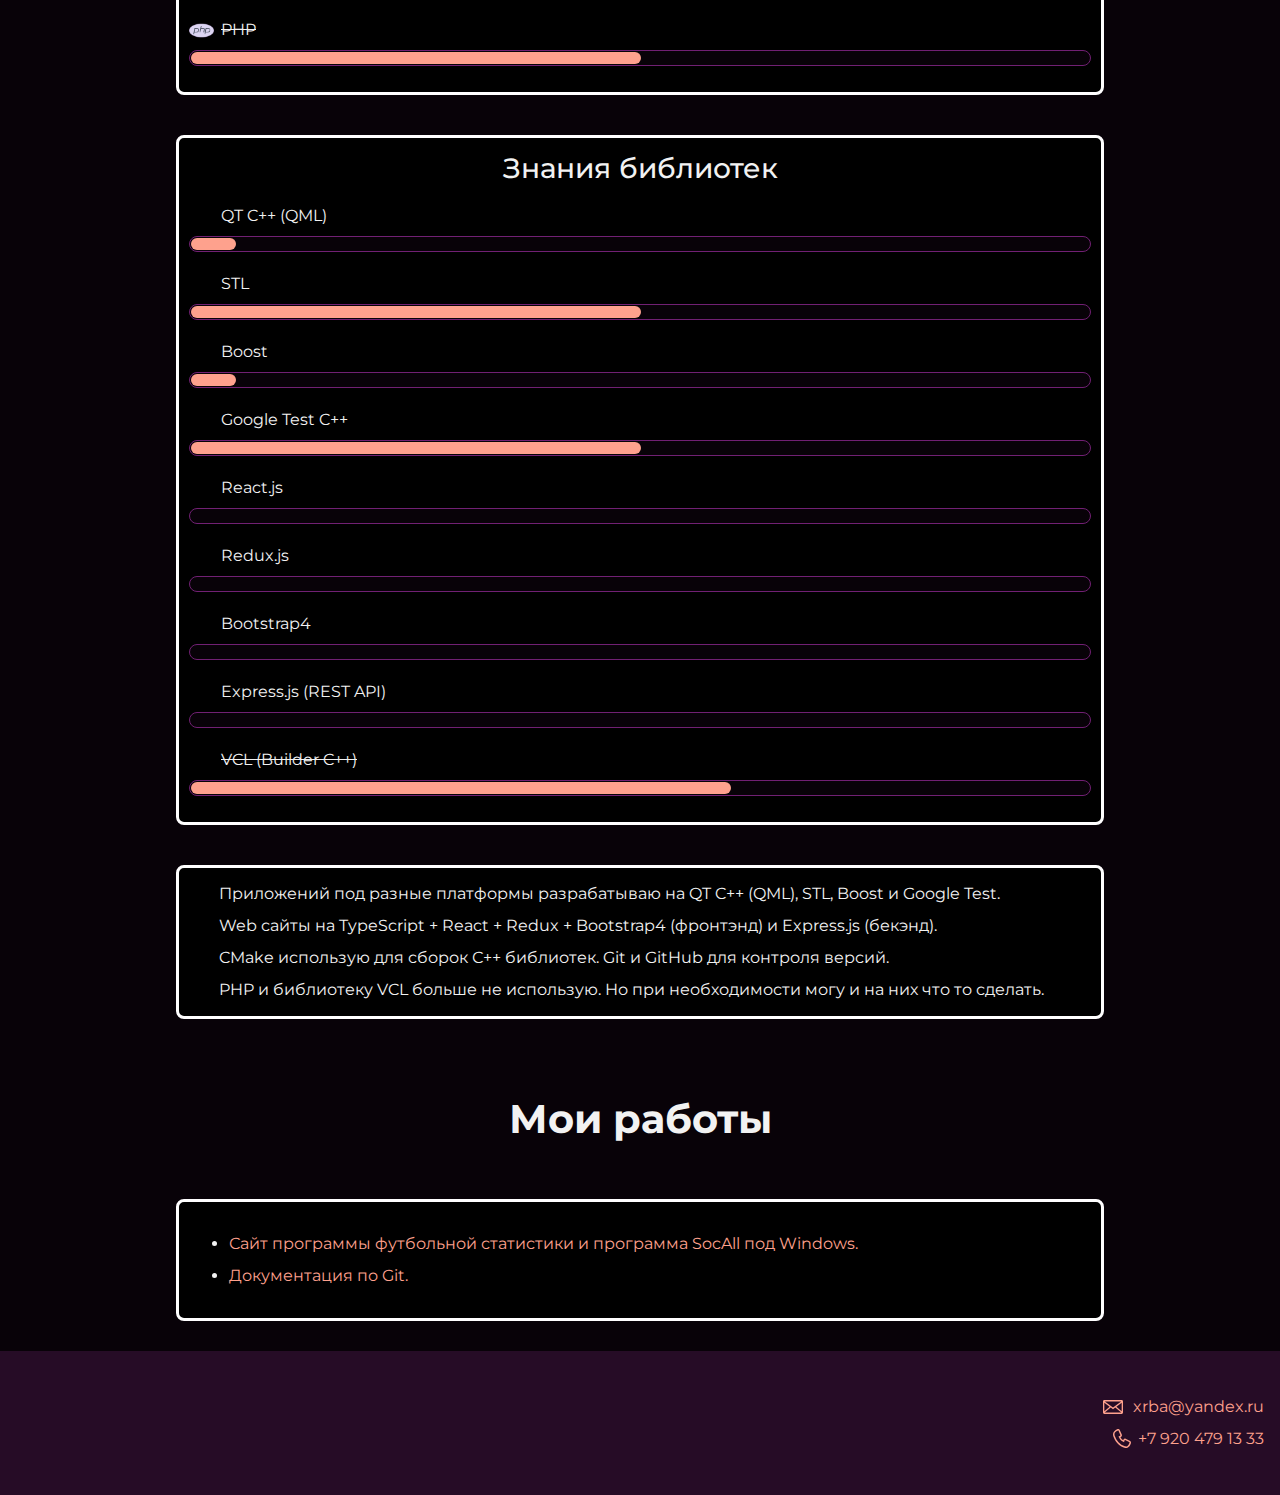
==== commit 9e929268: "add content to index and new style for git-help" ====
--- a/index.html
+++ b/index.html
@@ -30,7 +30,7 @@
 			<img class="ellipse-image" src="files/user.jpg" width="920" height="536" alt="Моя фотография">
 		</figure>
 
-			<div class="skills">
+			<div class="container-border">
 				<h3>Навыки</h3>
 				<dl class="skills-list">
 					<dt class="skill-git">GIT</dt>
@@ -53,7 +53,7 @@
 			</div>
 			
         
-			<div class="skills">
+			<div class="container-border">
 				<h3>Знания библиотек</h3>
 				<dl class="skills-list">
 					<dt class="skill-qt">QT C++ (QML)</dt>
@@ -77,7 +77,7 @@
 				</dl>	
 			</div>
 
-			<div class="skills command">
+			<div class="container-border command">
 				<p>Приложений под разные платформы разрабатываю на QT C++ (QML), STL, Boost и Google Test.</p>
 				<p>Web сайты на TypeScript + React + Redux + Bootstrap4 (фронтэнд) и Express.js (бекэнд).</p>
 				<p>CMake использую для сборок С++ библиотек. Git и GitHub для контроля версий.</p>
@@ -89,7 +89,7 @@
     <section class="portfolio">
       <div class="container">
         <h2 class="subheading">Мои работы</h2>
-		<div class="skills">
+		<div class="container-border">
 			<ul>
 				<li>
 					<a class="button1" href="http://www.socall.info/ru/" target="_blank">
--- a/css/style.css
+++ b/css/style.css
@@ -81,7 +81,7 @@
 }
 
 .subheading {
-  margin: 0 0 60px;
+  margin: 0 0 10px;
   font-size: 40px;
   line-height: 80px;
   text-align: center;
@@ -108,7 +108,7 @@
   margin: 0 30px 0;
 }
 
-.skills {
+.container-border {
   margin-top: 40px;
   padding: 10px;
   background-color: #000000;
@@ -116,7 +116,7 @@
   border-radius: 8px;
 }
 
-.skills h3 {
+.container-border h3, .container-border h1 {
   text-align: center;
 }
 
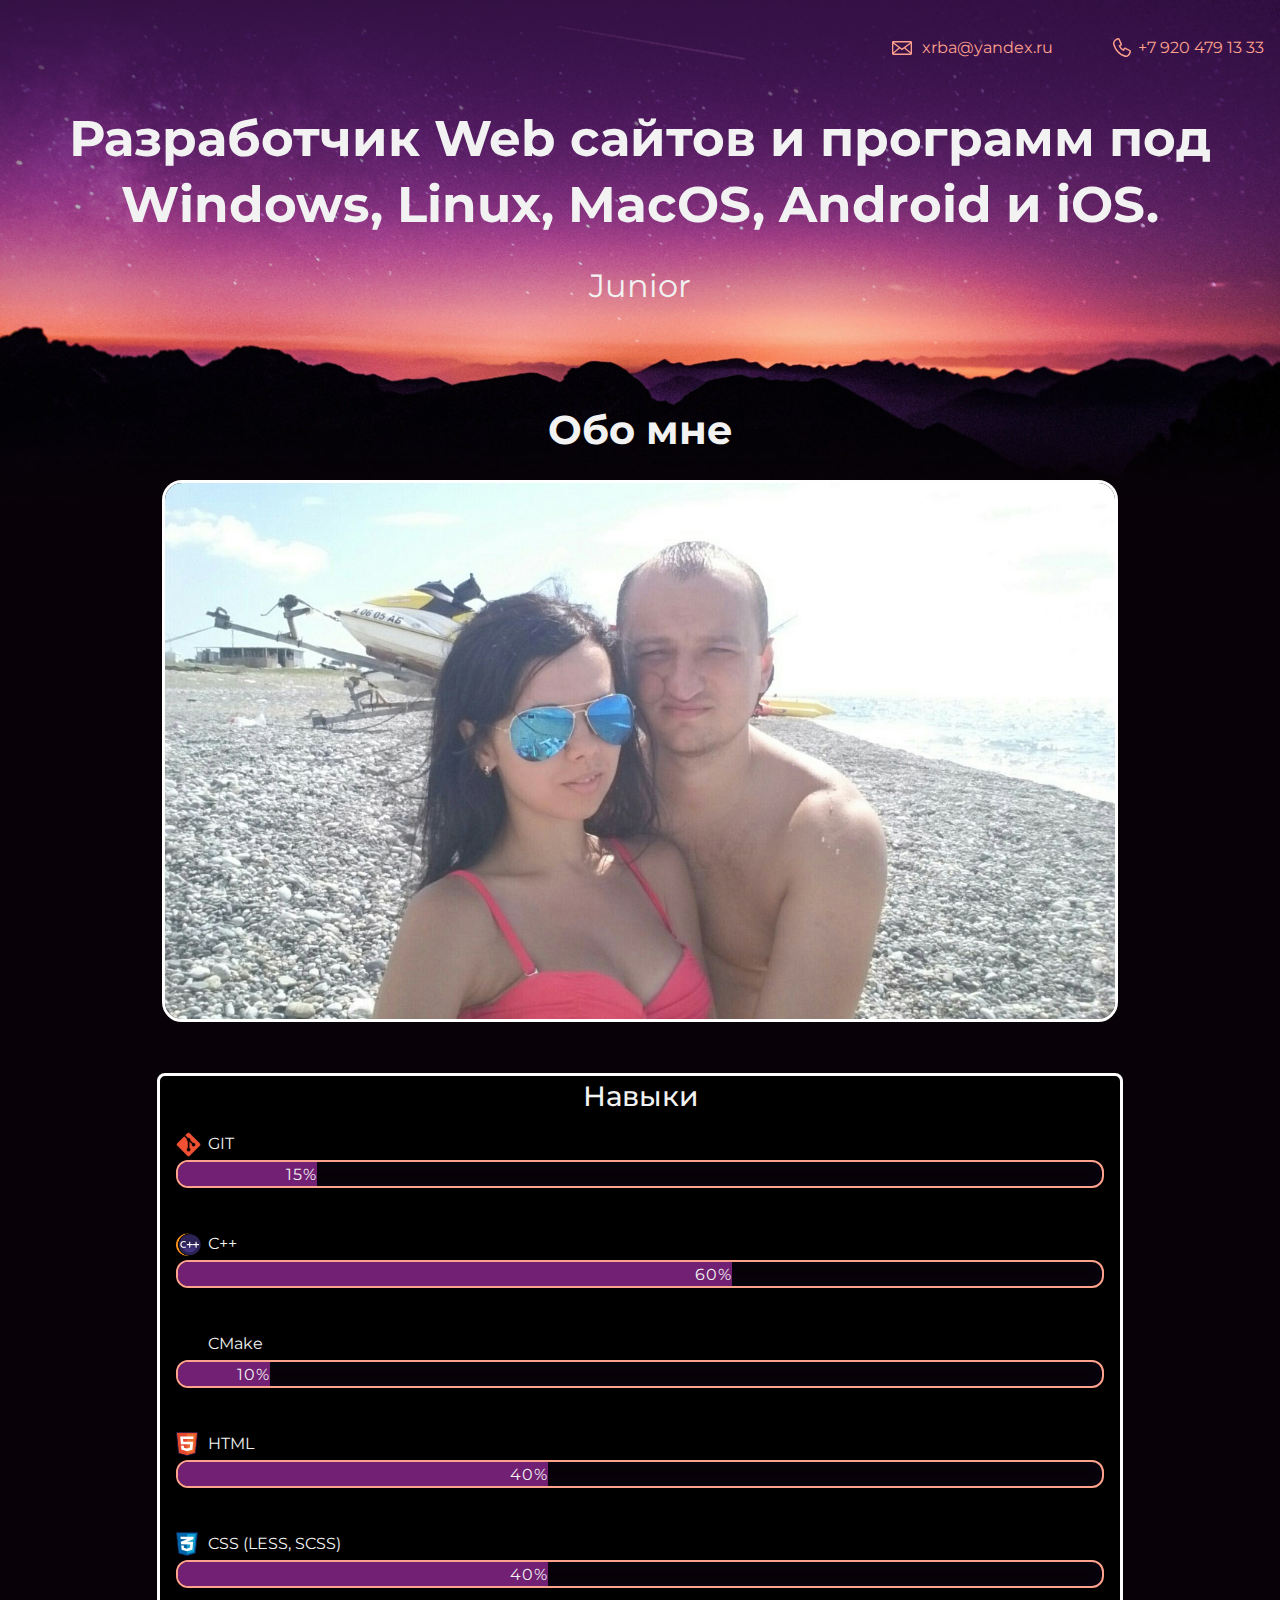
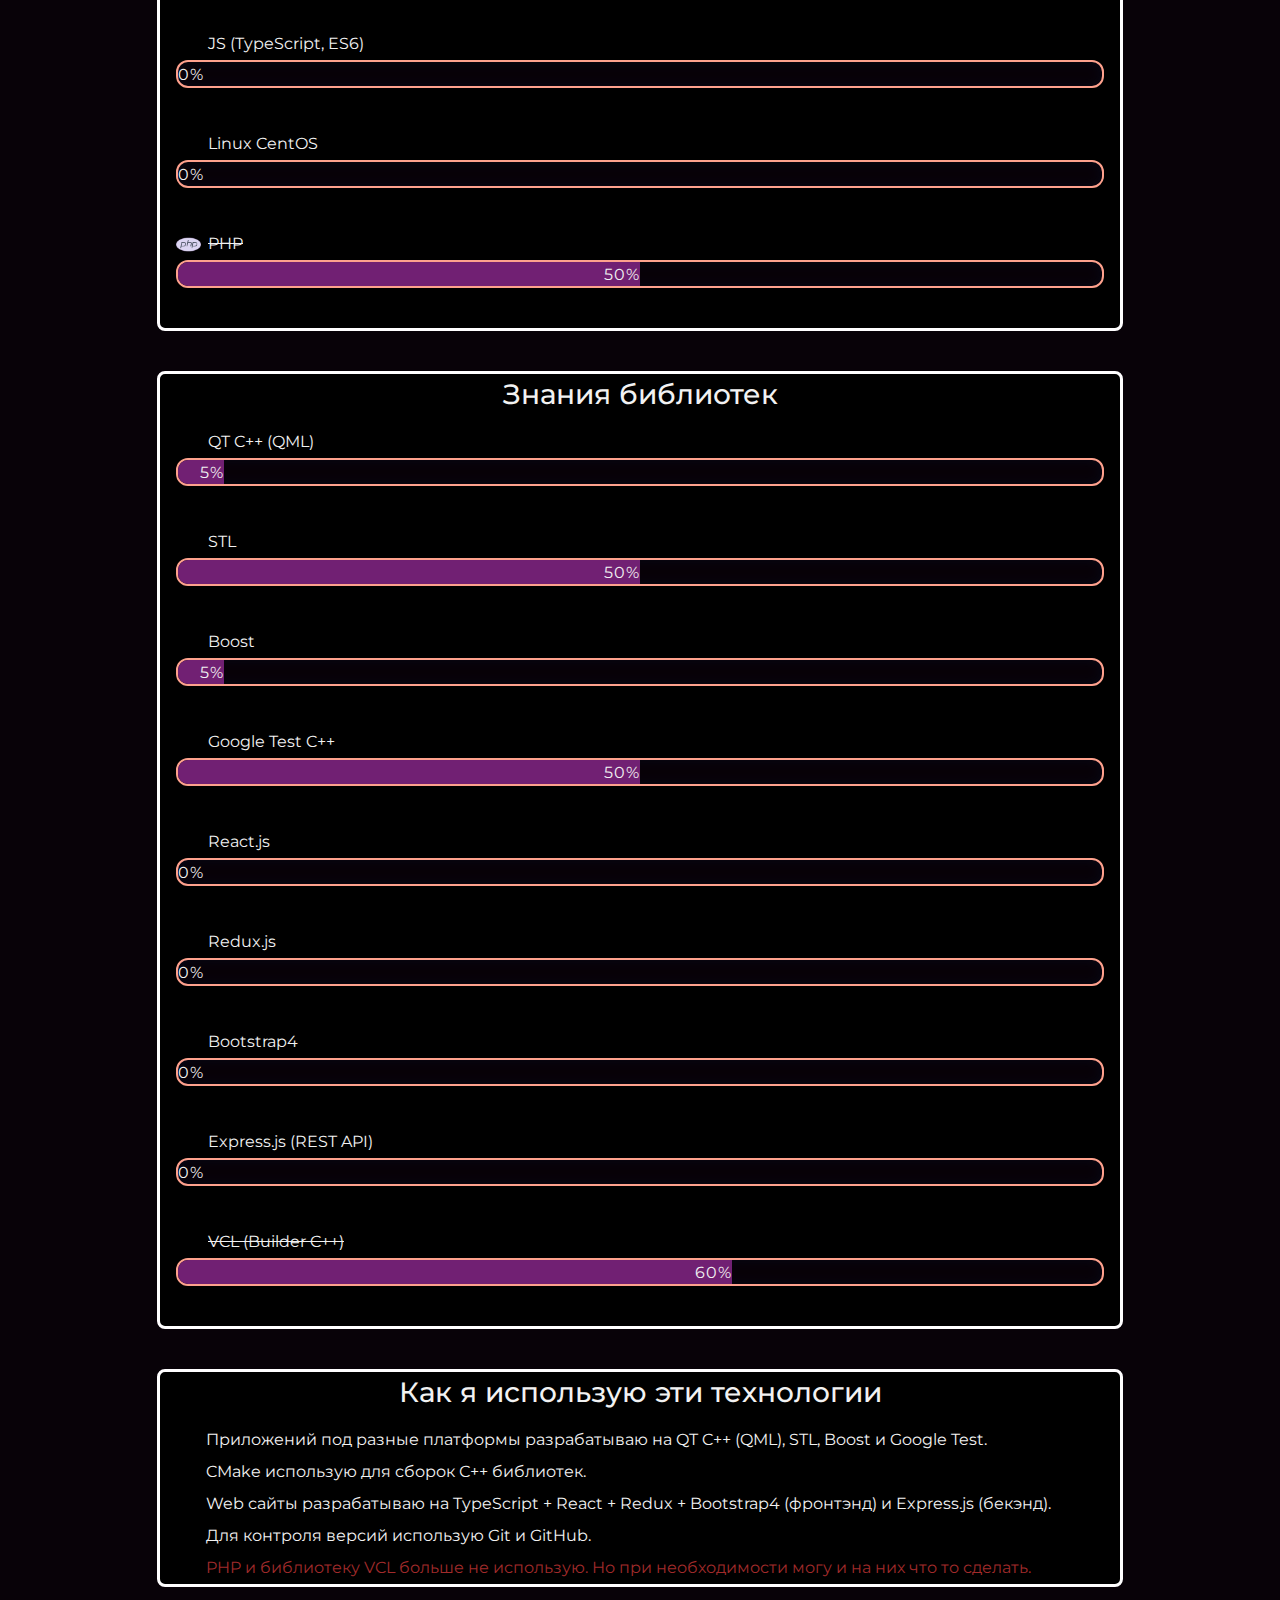
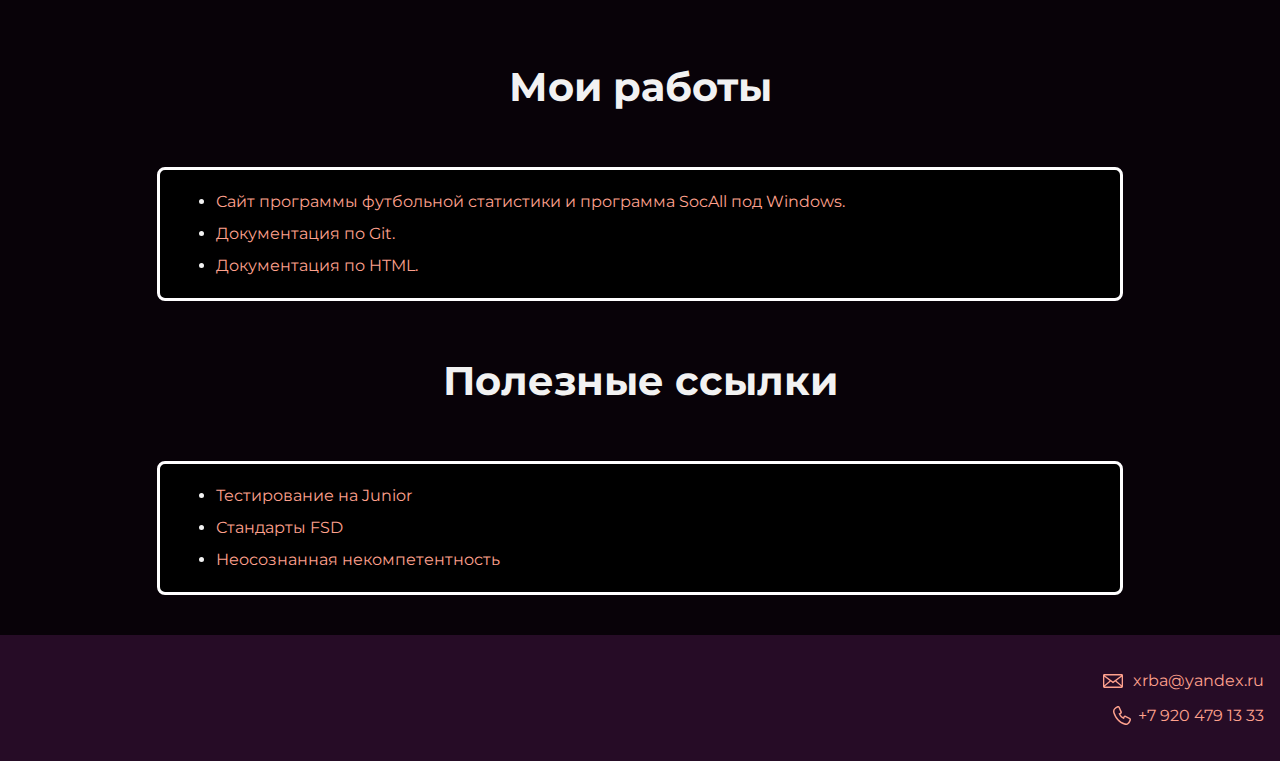
==== commit d7a5ea5e: "new content and style" ====
--- a/index.html
+++ b/index.html
@@ -1,9 +1,10 @@
 <!DOCTYPE html>
 <html lang="ru">
   <head>
-    <meta charset="UTF-8">
-    <link rel="stylesheet" href="css/style.css">
-    <link href="https://fonts.googleapis.com/css?family=Montserrat:400,500,700|Old+Standard+TT&display=swap&subset=cyrillic" rel="stylesheet">
+  <meta charset="UTF-8">
+  <link rel="stylesheet" href="css/style.css">
+  <link href="https://fonts.googleapis.com/css?family=Montserrat:400,500,700|Old+Standard+TT&display=swap&subset=cyrillic" 
+        rel="stylesheet">
     <title>Портфолио Junior верстальщика</title>
   </head>
 
@@ -24,109 +25,120 @@
 
     <section class="intro">
       <div class="container">
-		<h2 class="subheading">Обо мне</h2>
+        <h2 class="subheading">Обо мне</h2>
+      </div>
+      <figure class="user-image">
+          <img class="ellipse-image" src="files/user.jpg" width="950" height="536" alt="Моя фотография">
+      </figure>
+      
 
-		<figure class="user-image">
-			<img class="ellipse-image" src="files/user.jpg" width="920" height="536" alt="Моя фотография">
-		</figure>
+      <div class="container-border">
+        <h3>Навыки</h3>
+        <dl class="skills-list">
+          <dt class="skill-git">GIT</dt>
+          <dd class="level"><div style="width: 15%">15%</div></dd>
+          <dt class="skill-cpp">С++</dt>
+          <dd class="level"><div style="width: 60%">60%</div></dd>
+          <dt class="skill-cmake">CMake</dt>
+          <dd class="level"><div style="width: 10%">10%</div></dd>
+          <dt class="skill-html">HTML</dt>
+          <dd class="level"><div style="width: 40%">40%</div></dd>
+          <dt class="skill-css">CSS (LESS, SCSS)</dt>
+          <dd class="level"><div style="width: 40%">40%</div></dd>
+          <dt class="skill-js">JS (TypeScript, ES6)</dt>
+          <dd class="level"><div style="width: 0%">0%</div></dd>
+          <dt class="skill-centos">Linux CentOS</dt>
+          <dd class="level"><div style="width: 0%">0%</div></dd>
+          <dt class="skill-php"><del>PHP</del></dt>
+          <dd class="level"><div style="width: 50%">50%</div></dd>
+        </dl>
+      </div>
+      
+      <div class="container-border">
+        <h3>Знания библиотек</h3>
+        <dl class="skills-list">
+          <dt class="skill-qt">QT C++ (QML)</dt>
+          <dd class="level"><div style="width: 5%">5%</div></dd>
+          <dt class="skill-stl">STL</dt>
+          <dd class="level"><div style="width: 50%">50%</div></dd>
+          <dt class="skill-boost">Boost</dt>
+          <dd class="level"><div style="width: 5%">5%</div></dd>
+          <dt class="skill-gtest">Google Test C++</dt>
+          <dd class="level"><div style="width: 50%">50%</div></dd>
+          <dt class="skill-react">React.js</dt>
+          <dd class="level"><div style="width: 0%">0%</div></dd>
+          <dt class="skill-redux">Redux.js</dt>
+          <dd class="level"><div style="width: 0%">0%</div></dd>
+          <dt class="skill-bootstrap">Bootstrap4</dt>
+          <dd class="level"><div style="width: 0%">0%</div></dd>
+          <dt class="skill-express">Express.js (REST API)</dt>
+          <dd class="level"><div style="width: 0%">0%</div></dd>
+          <dt class="skill-vcl1"><del>VCL (Builder C++)</del></dt>
+          <dd class="level"><div style="width: 60%">60%</div></dd>
+        </dl>  
+      </div>
 
-			<div class="container-border">
-				<h3>Навыки</h3>
-				<dl class="skills-list">
-					<dt class="skill-git">GIT</dt>
-					<dd class="level"><div style="width: 15%">15%</div></dd>
-					<dt class="skill-cpp">С++</dt>
-					<dd class="level"><div style="width: 60%">60%</div></dd>
-					<dt class="skill-cmake">CMake</dt>
-					<dd class="level"><div style="width: 10%">10%</div></dd>
-					<dt class="skill-html">HTML</dt>
-					<dd class="level"><div style="width: 40%">40%</div></dd>
-					<dt class="skill-css">CSS (LESS, SCSS)</dt>
-					<dd class="level"><div style="width: 40%">40%</div></dd>
-					<dt class="skill-js">JS (TypeScript, ES6)</dt>
-					<dd class="level"><div style="width: 0%">0%</div></dd>
-					<dt class="skill-centos">Linux CentOS</dt>
-					<dd class="level"><div style="width: 0%">0%</div></dd>
-					<dt class="skill-php"><del>PHP</del></dt>
-					<dd class="level"><div style="width: 50%">50%</div></dd>
-				</dl>
-			</div>
-			
-        
-			<div class="container-border">
-				<h3>Знания библиотек</h3>
-				<dl class="skills-list">
-					<dt class="skill-qt">QT C++ (QML)</dt>
-					<dd class="level"><div style="width: 5%">5%</div></dd>
-					<dt class="skill-stl">STL</dt>
-					<dd class="level"><div style="width: 50%">50%</div></dd>
-					<dt class="skill-boost">Boost</dt>
-					<dd class="level"><div style="width: 5%">5%</div></dd>
-					<dt class="skill-gtest">Google Test C++</dt>
-					<dd class="level"><div style="width: 50%">50%</div></dd>
-					<dt class="skill-react">React.js</dt>
-					<dd class="level"><div style="width: 0%">0%</div></dd>
-					<dt class="skill-redux">Redux.js</dt>
-					<dd class="level"><div style="width: 0%">0%</div></dd>
-					<dt class="skill-bootstrap">Bootstrap4</dt>
-					<dd class="level"><div style="width: 0%">0%</div></dd>
-					<dt class="skill-express">Express.js (REST API)</dt>
-					<dd class="level"><div style="width: 0%">0%</div></dd>
-					<dt class="skill-vcl1"><del>VCL (Builder C++)</del></dt>
-					<dd class="level"><div style="width: 60%">60%</div></dd>
-				</dl>	
-			</div>
-
-			<div class="container-border command">
-				<p>Приложений под разные платформы разрабатываю на QT C++ (QML), STL, Boost и Google Test.</p>
-				<p>Web сайты на TypeScript + React + Redux + Bootstrap4 (фронтэнд) и Express.js (бекэнд).</p>
-				<p>CMake использую для сборок С++ библиотек. Git и GitHub для контроля версий.</p>
-				<p>PHP и библиотеку VCL больше не использую. Но при необходимости могу и на них что то сделать.</p>
-			</div>
+      <div class="container-border command">
+        <h3>Как я использую эти технологии</h3>
+        <p>Приложений под разные платформы разрабатываю на QT C++ (QML), STL, Boost и Google Test.</p>
+        <p>CMake использую для сборок С++ библиотек.</p>
+        <p>Web сайты разрабатываю на TypeScript + React + Redux + Bootstrap4 (фронтэнд) и Express.js (бекэнд).</p>
+        <p>Для контроля версий использую Git и GitHub.</p>
+        <p class="red">PHP и библиотеку VCL больше не использую. Но при необходимости могу и на них что то сделать.</p>
       </div>
     </section>
 
     <section class="portfolio">
       <div class="container">
         <h2 class="subheading">Мои работы</h2>
-		<div class="container-border">
-			<ul>
-				<li>
-					<a class="button1" href="http://www.socall.info/ru/" target="_blank">
-						Сайт программы футбольной статистики и программа SocAll под Windows.
-					</a>
-				</li>
-				<li>
-					<a class="button1" href="git-help.html">Документация по Git.</a>
-				</li>
-				
-				<!--<li>
-				<figure class="project-image">
-				<img src="files/project.jpg" width="428" alt="Cайт инструктора Кекса">
+      </div>
+      <div class="container-border">
+        <ul>
+          <li>
+            <a class="button1" href="http://www.socall.info/ru/" target="_blank">
+              Сайт программы футбольной статистики и программа SocAll под Windows.
+            </a>
+          </li>
+          <li>
+            <a class="button1" href="docs/git/index.html">Документация по Git.</a>
+          </li>
+          <li>
+            <a class="button1" href="docs/html/index.html">Документация по HTML.</a>
+          </li>
+        </ul>
+      </div>
+    </section>
 
-				</figure>
-				<figcaption align="center">
-					<a class="button" href="source/project/index.html">Открыть страницу</a>
-				</figcaption>
-				</li>-->
-				<!--
-				<li>
-				<dl>
-					<dt><img class="ellipse-image" src="files/project.jpg" width="428" alt="Cайт инструктора Кекса"></dt>
-					<dd><a class="button" href="source/project/index.html">Открыть страницу</a></dd>
-				</li>-->
-			</ul>
-		</div>
-		
+    <section class="links">
+      <div class="container">
+        <h2 class="subheading">Полезные ссылки</h2>
+      </div>
+      <div class="container-border">
+        <ul>
+          <li>
+            <a href="https://github.com/fullstack-development/developers-roadmap/tree/master/frontend/junior-1" 
+                    target="_blank" rel="noopener noreferrer">
+              Тестирование на Junior
+            </a>
+          </li>
+          <li>
+            <a href="https://github.com/fullstack-development/front-end-best-practices" 
+                    target="_blank" rel="noopener noreferrer">Стандарты FSD</a>
+          </li>
+          <li>
+            <a href="http://sergeykorol.ru/blog/competence/" target="_blank" rel="noopener noreferrer">
+              Неосознанная некомпетентность
+            </a>
+          </li>
+        </ul>
       </div>
     </section>
 
     <footer class="page-footer">
       <div class="container">
-		<a class="footer-email" href="mailto:xrba@yandex.ru">xrba@yandex.ru</a><br>
-		<a class="footer-phone" href="tel:+79204791333">+7 920 479 13 33</a>
+        <p><a class="footer-email" href="mailto:xrba@yandex.ru">xrba@yandex.ru</a><p>
+        <p><a class="footer-phone" href="tel:+79204791333">+7 920 479 13 33</a><p>
       </div>
-      
     </footer>
   </body>
 </html>--- a/css/style.css
+++ b/css/style.css
@@ -1,5 +1,6 @@
 body {
   margin: 0px;
+  /*padding: 50px 50px 50px 50px;*/
   min-width: 960px;
   font-family: "Montserrat", "Helvetica", "Arial", sans-serif;
   font-size: 16px;
@@ -32,6 +33,10 @@
   text-align: right;
 }
 
+.align-right {
+  text-align: right;
+}
+
 .page-header a {
   margin-left: 56px;
   color: #fea18d;
@@ -109,11 +114,15 @@
 }
 
 .container-border {
-  margin-top: 40px;
-  padding: 10px;
+  /*margin-top: 40px;
+  padding: 10px;*/
+  margin: 40px auto;
+  padding: 0 16px;
+
   background-color: #000000;
   border: 3px solid #fffeff;
   border-radius: 8px;
+  max-width: 928px;
 }
 
 .container-border h3, .container-border h1 {
@@ -159,6 +168,7 @@
   background-size: 25px;
 }
 
+/*
 .level {
   margin: 4px 0 16px;
   padding: 0;
@@ -174,10 +184,34 @@
   height: 12px;
   background-color: #fea18d;
   border-radius: 6px;
-}
-
-.portfolio {
+}*/
+
+.level {
+  margin: 0 0 40px;
+  height: 24px;
+  text-align: right;
+  background-color: #080208;
+  border: 2px solid #fea18d;
+  box-shadow: inset 0 0 12px #070716;
+  border-radius: 12px;
+  overflow: hidden;
+}
+
+.level div {
+  margin: 0;
+  height: 24px;
+  letter-spacing: 1px;
+  line-height: 26px;
+  background-color: #712073;
+  background-image: url("img/progress-pattern.svg");
+}
+
+.portfolio .links {
   margin: 0 0 30px;
+}
+
+.red {
+  color: rgb(161, 43, 43);
 }
 
 .projects {
@@ -211,7 +245,7 @@
 }
 
 .page-footer {
-  padding: 40px 0;
+  padding: 20px 0;
   background-color: #260c26;
 }
 
@@ -228,6 +262,11 @@
   background-position: left;
 }
 
+.page-footer p {
+  line-height: normal;
+}
+
+
 .footer-email {
   padding-left: 30px;
   background-image: url("../img/icon-email.svg");
@@ -236,4 +275,12 @@
 .footer-phone {
   padding-left: 25px;
   background-image: url("../img/icon-phone.svg");
+}
+
+code {
+  background-color: rgba(255, 255, 255, 0.3);
+}
+
+.nowordwrap {
+  white-space: nowrap;
 }